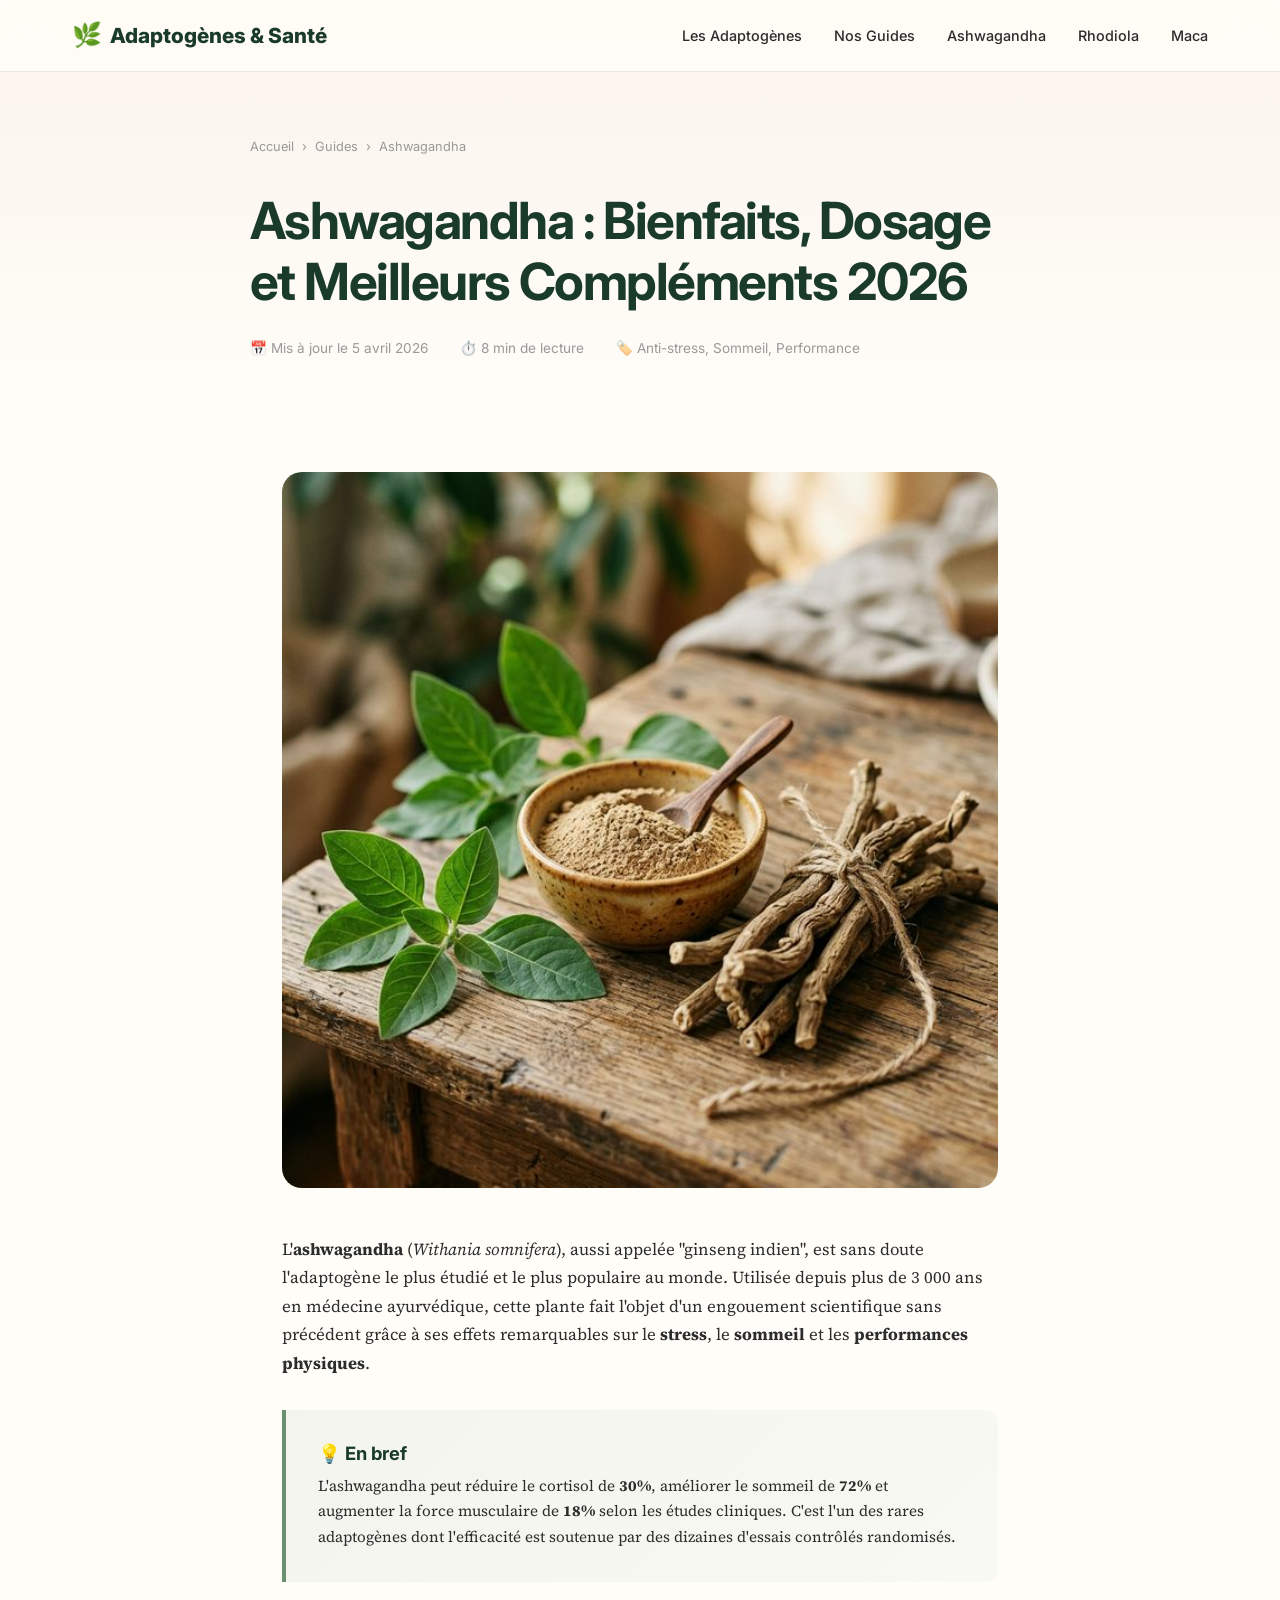
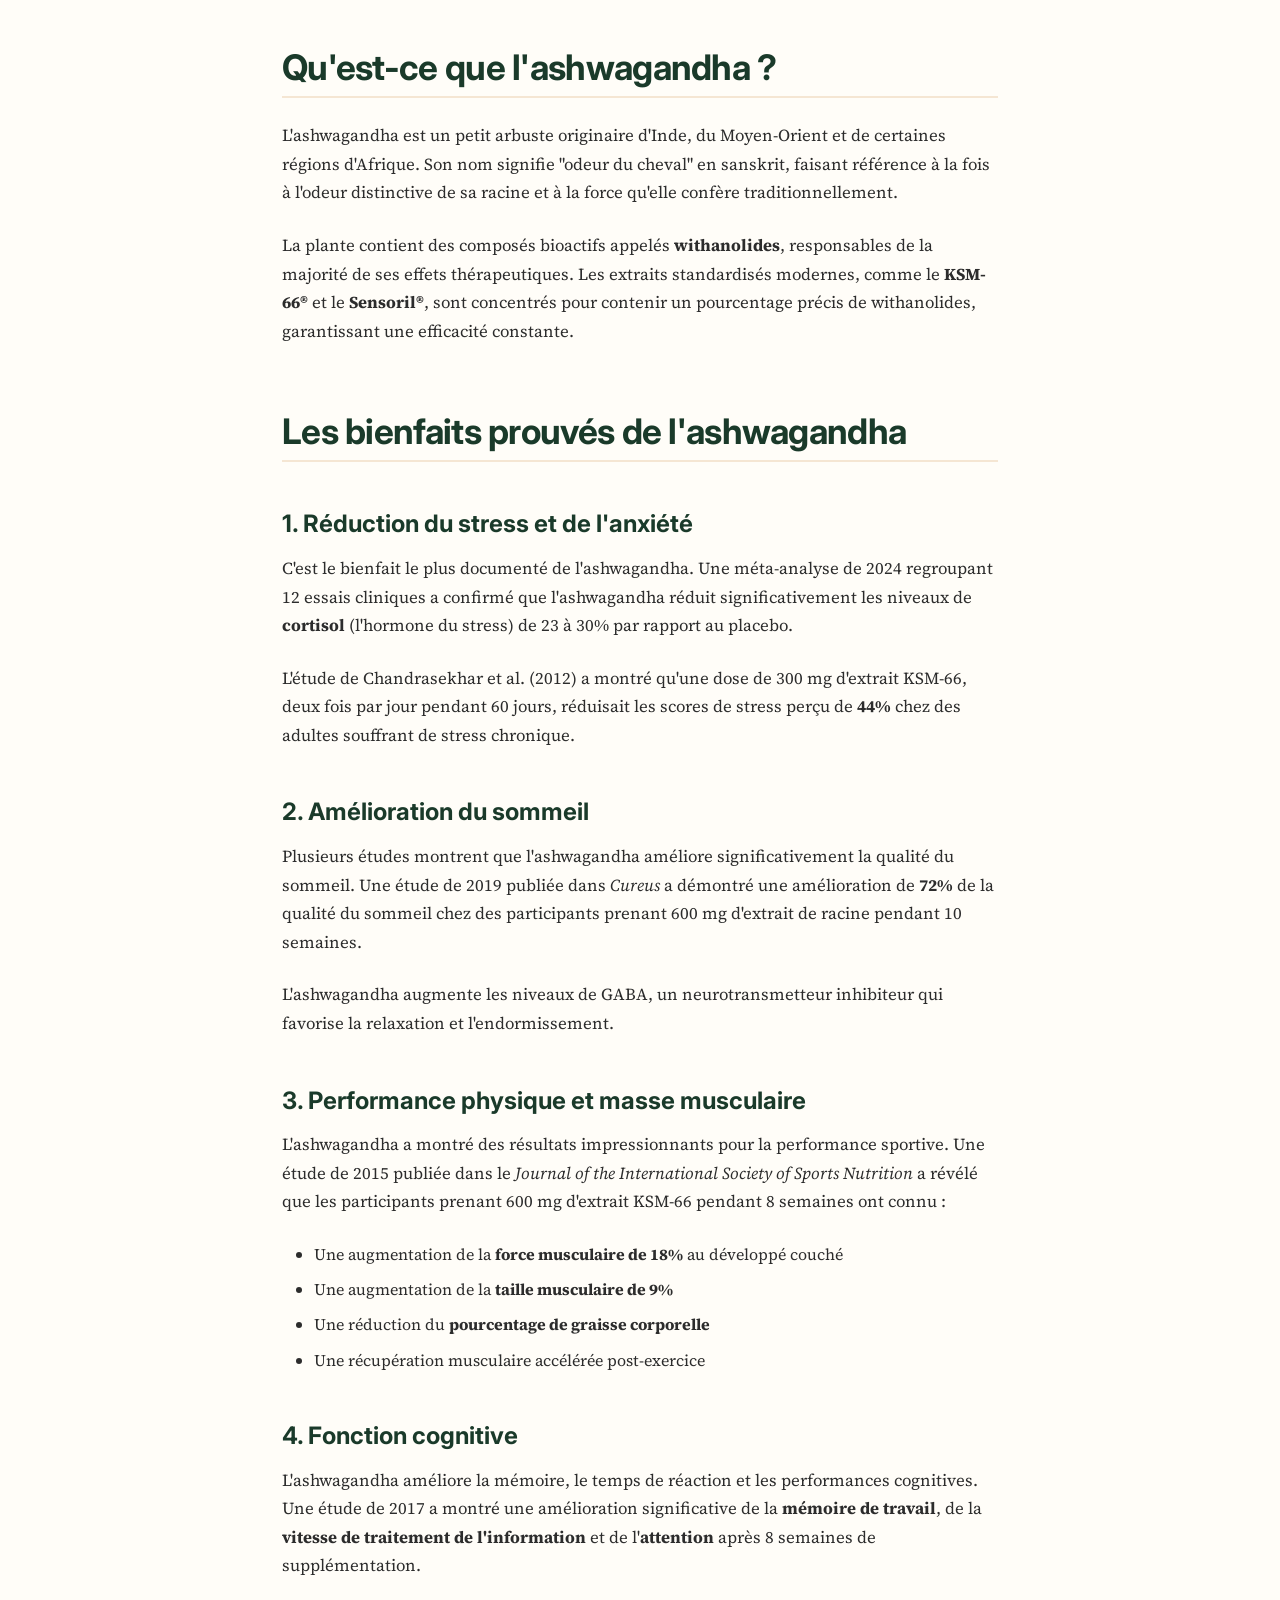
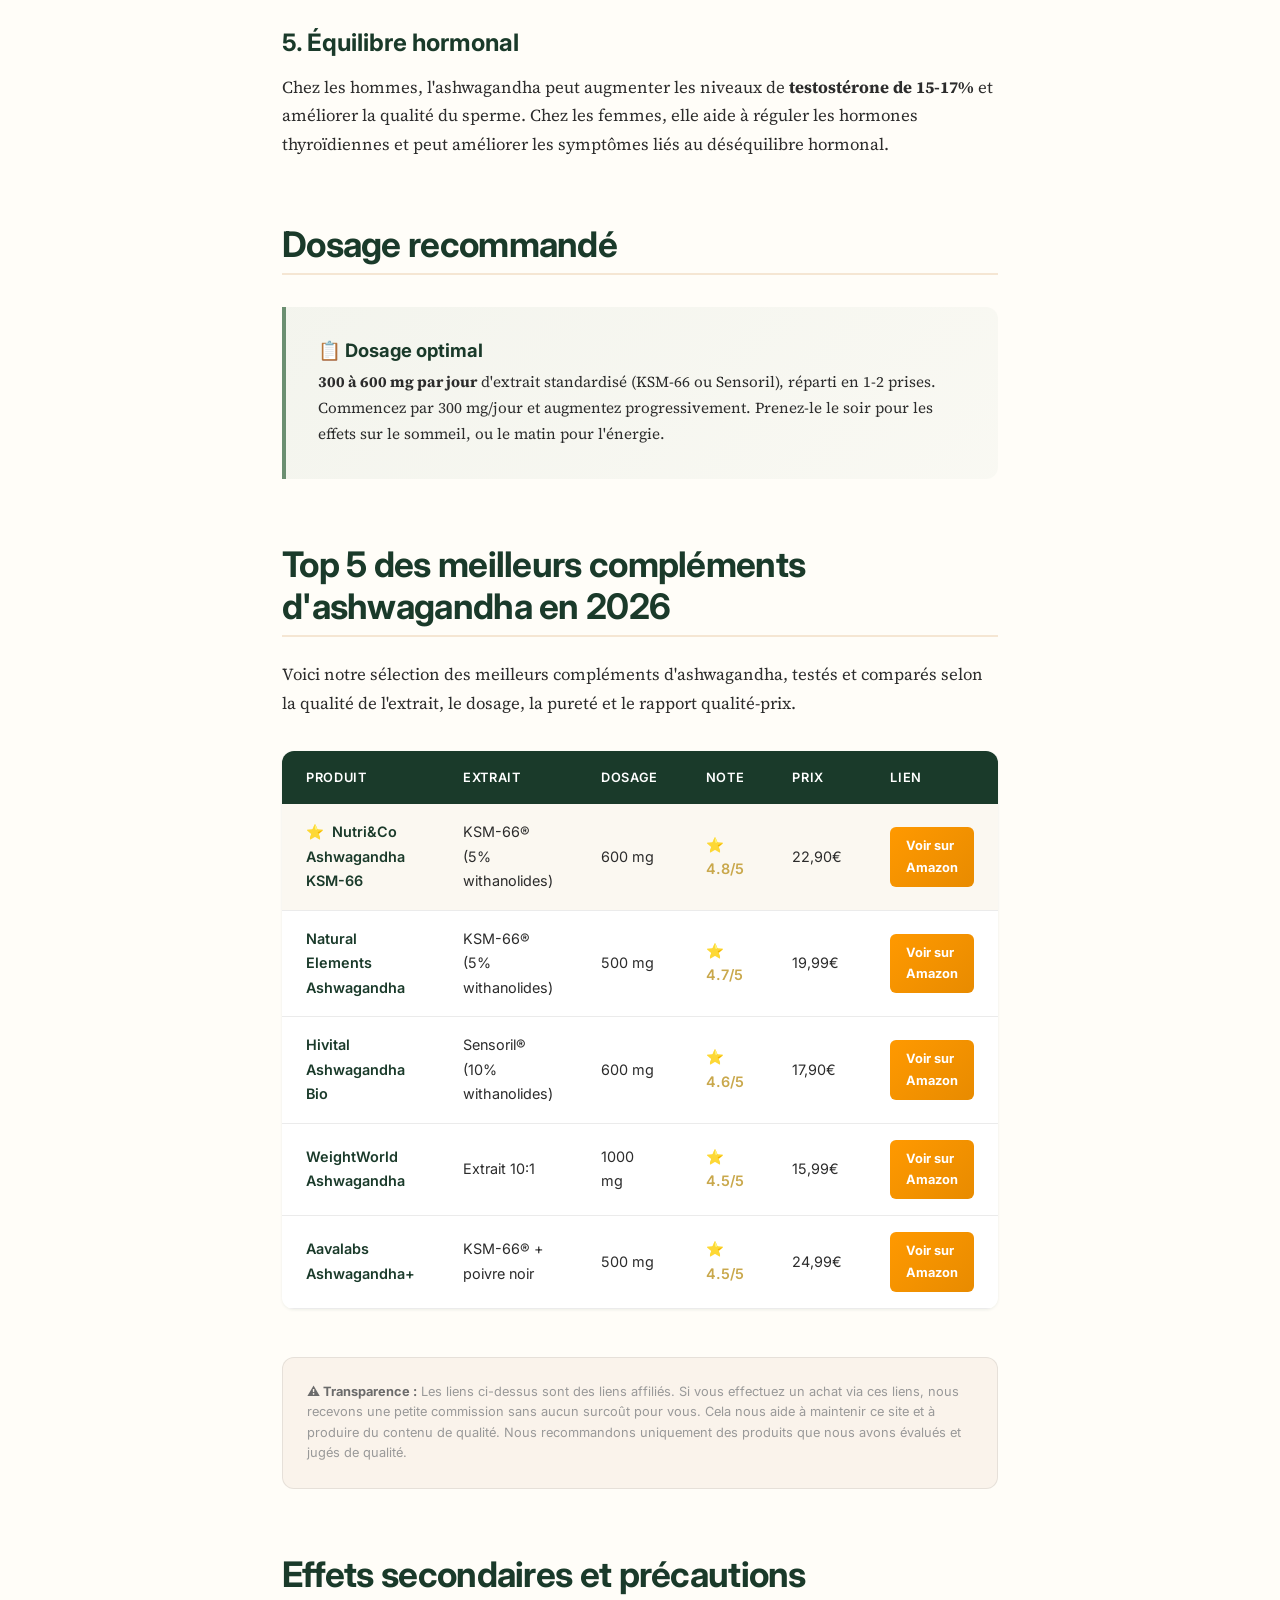
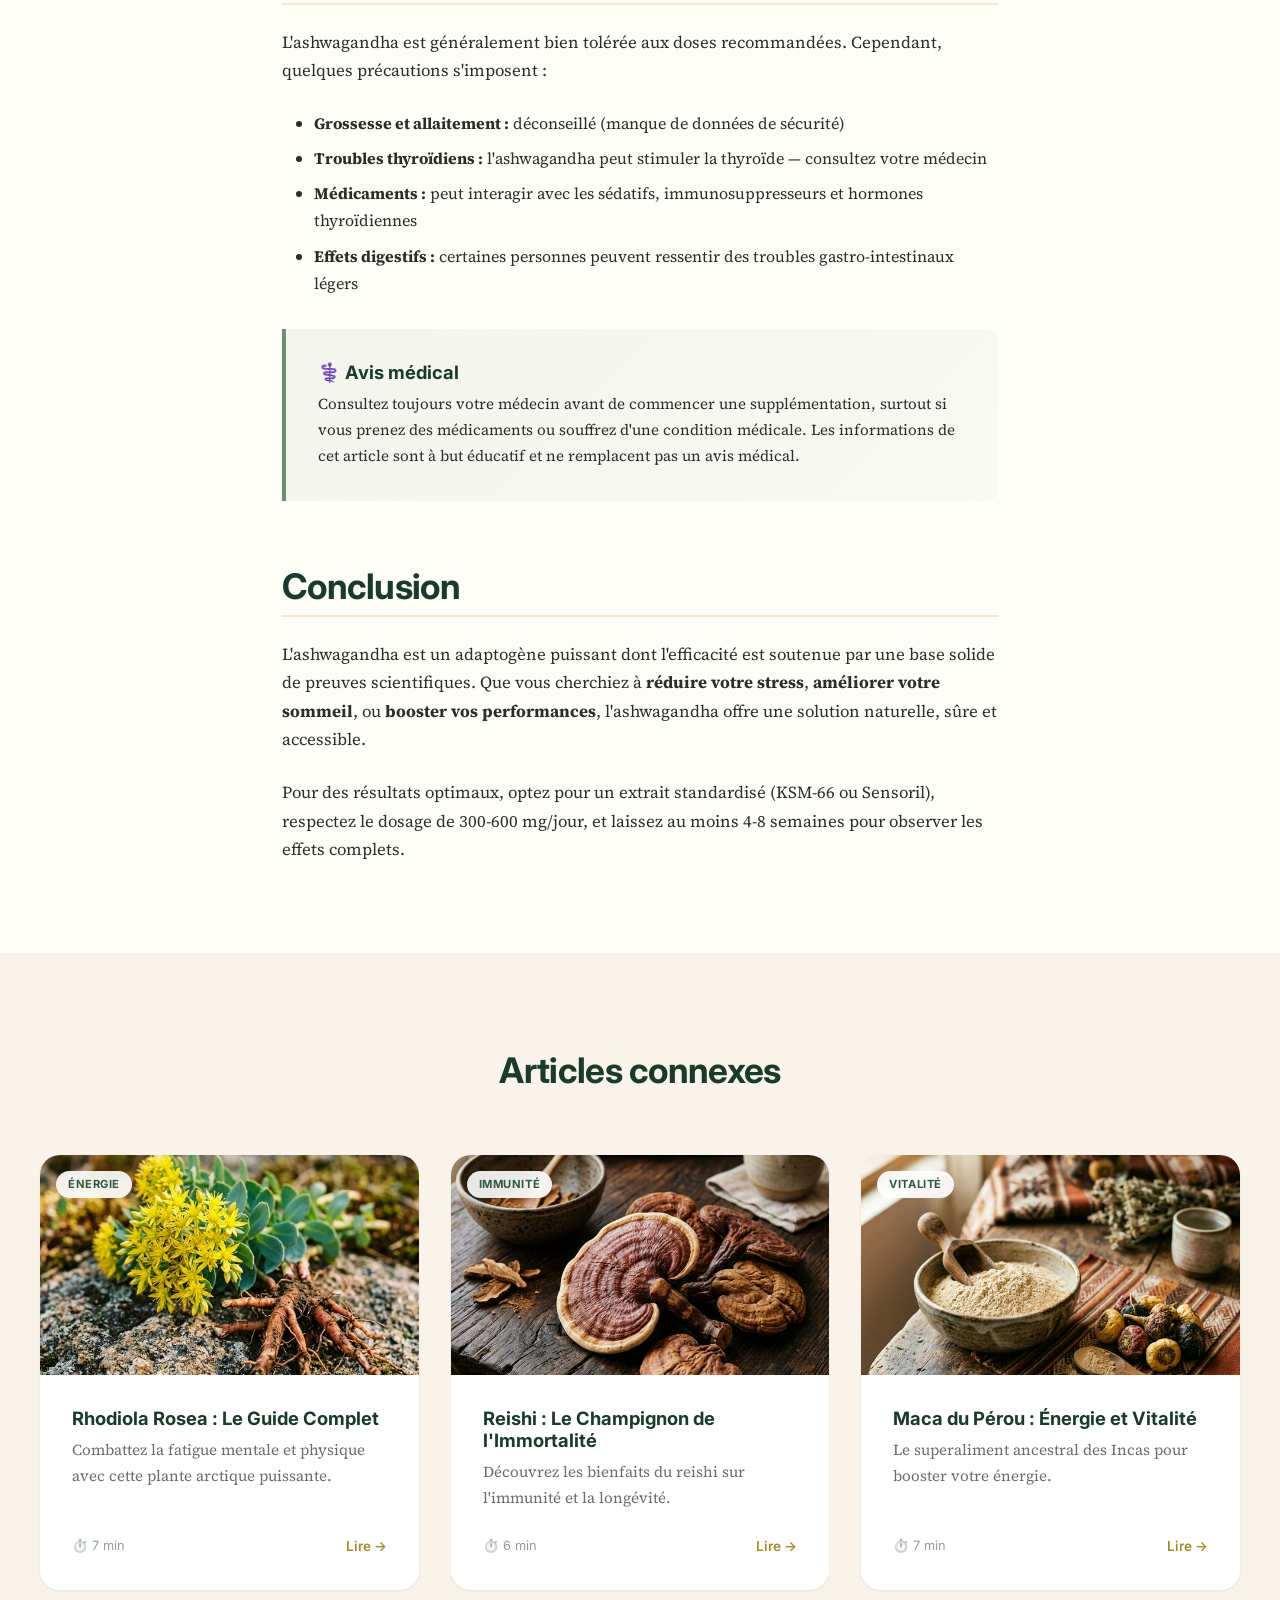
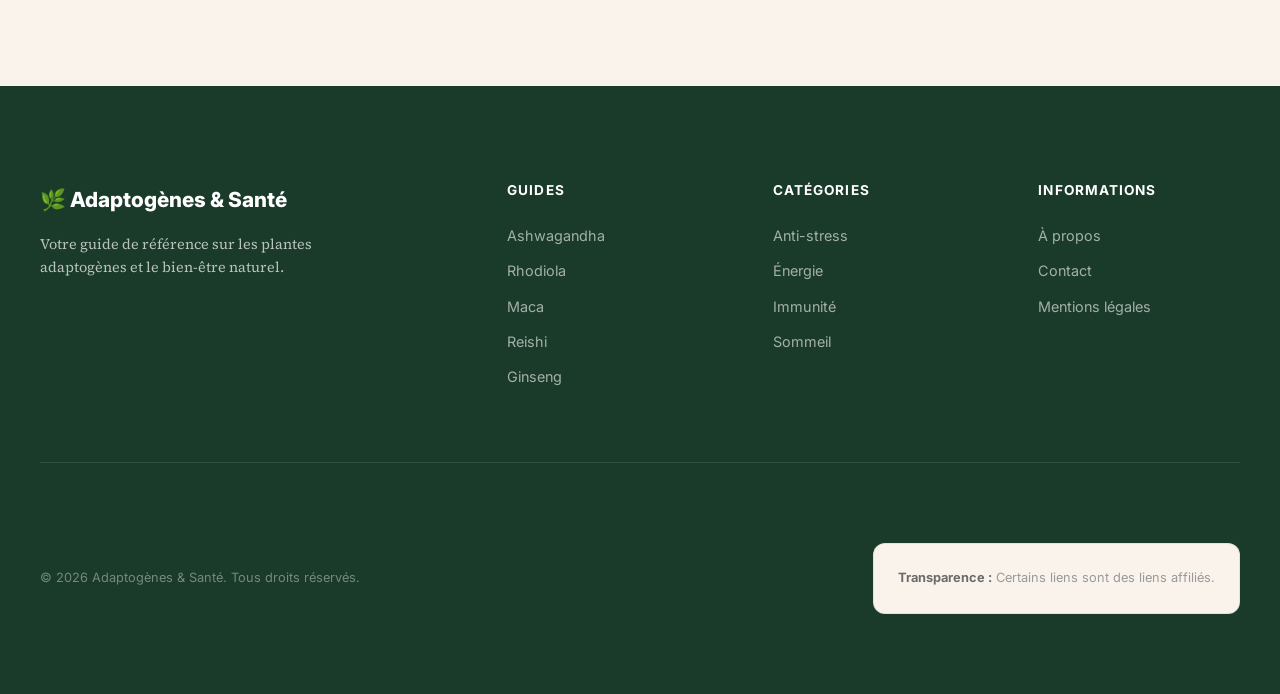
==== articles/ashwagandha.html @ 1438ee6d "🌿 Site Adaptogènes & Santé — version initiale" ====
<!DOCTYPE html>
<html lang="fr">

<head>
    <meta charset="UTF-8">
    <meta name="viewport" content="width=device-width, initial-scale=1.0">
    <title>Ashwagandha : Bienfaits, Dosage et Meilleurs Compléments 2026</title>
    <meta name="description"
        content="Guide complet sur l'ashwagandha (Withania somnifera) : bienfaits prouvés scientifiquement, dosage optimal, effets secondaires et comparatif des meilleurs compléments en 2026.">
    <meta name="keywords"
        content="ashwagandha, withania somnifera, adaptogène, anti-stress, KSM-66, complément alimentaire, bienfaits ashwagandha">
    <link rel="canonical" href="https://adaptogenes-sante.github.io/articles/ashwagandha.html">
    <meta property="og:title" content="Ashwagandha : Bienfaits, Dosage et Meilleurs Compléments 2026">
    <meta property="og:description"
        content="Guide complet sur l'ashwagandha : bienfaits prouvés, dosage et meilleurs compléments.">
    <meta property="og:image" content="../images/ashwagandha.png">
    <meta property="og:type" content="article">
    <meta property="og:locale" content="fr_FR">
    <link rel="stylesheet" href="../css/style.css">
    <script type="application/ld+json">
  {
    "@context": "https://schema.org",
    "@type": "Article",
    "headline": "Ashwagandha : Bienfaits, Dosage et Meilleurs Compléments 2026",
    "description": "Guide complet sur l'ashwagandha : bienfaits prouvés scientifiquement, dosage optimal et comparatif des meilleurs compléments.",
    "image": "../images/ashwagandha.png",
    "author": {"@type": "Organization", "name": "Adaptogènes & Santé"},
    "datePublished": "2026-04-01",
    "dateModified": "2026-04-05"
  }
  </script>
</head>

<body>

    <!-- Navigation -->
    <nav class="nav" id="nav">
        <div class="nav-inner">
            <a href="../index.html" class="nav-logo"><span class="logo-icon">🌿</span> Adaptogènes & Santé</a>
            <ul class="nav-links" id="navLinks">
                <li><a href="../index.html#adaptogens">Les Adaptogènes</a></li>
                <li><a href="../index.html#articles">Nos Guides</a></li>
                <li><a href="ashwagandha.html">Ashwagandha</a></li>
                <li><a href="rhodiola.html">Rhodiola</a></li>
                <li><a href="maca.html">Maca</a></li>
            </ul>
            <button class="nav-toggle" id="navToggle" aria-label="Menu"><span></span><span></span><span></span></button>
        </div>
    </nav>

    <!-- Article Hero -->
    <header class="article-hero">
        <div class="article-hero-inner">
            <div class="article-breadcrumb">
                <a href="../index.html">Accueil</a> <span>›</span> <a href="../index.html#articles">Guides</a>
                <span>›</span> <span>Ashwagandha</span>
            </div>
            <h1>Ashwagandha : Bienfaits, Dosage et Meilleurs Compléments 2026</h1>
            <div class="article-meta">
                <span>📅 Mis à jour le 5 avril 2026</span>
                <span>⏱️ 8 min de lecture</span>
                <span>🏷️ Anti-stress, Sommeil, Performance</span>
            </div>
        </div>
    </header>

    <!-- Article Content -->
    <main class="article-content">

        <img src="../images/ashwagandha.png" alt="Racine et poudre d'ashwagandha"
            style="border-radius: var(--radius-lg); margin-bottom: var(--space-2xl); width: 100%;">

        <p>
            L'<strong>ashwagandha</strong> (<em>Withania somnifera</em>), aussi appelée "ginseng indien", est sans doute
            l'adaptogène le plus étudié et le plus populaire au monde. Utilisée depuis plus de 3 000 ans en médecine
            ayurvédique, cette plante fait l'objet d'un engouement scientifique sans précédent grâce à ses effets
            remarquables sur le <strong>stress</strong>, le <strong>sommeil</strong> et les <strong>performances
                physiques</strong>.
        </p>

        <div class="info-box">
            <h4>💡 En bref</h4>
            <p>L'ashwagandha peut réduire le cortisol de <strong>30%</strong>, améliorer le sommeil de
                <strong>72%</strong> et augmenter la force musculaire de <strong>18%</strong> selon les études
                cliniques. C'est l'un des rares adaptogènes dont l'efficacité est soutenue par des dizaines d'essais
                contrôlés randomisés.</p>
        </div>

        <h2>Qu'est-ce que l'ashwagandha ?</h2>

        <p>
            L'ashwagandha est un petit arbuste originaire d'Inde, du Moyen-Orient et de certaines régions d'Afrique. Son
            nom signifie "odeur du cheval" en sanskrit, faisant référence à la fois à l'odeur distinctive de sa racine
            et à la force qu'elle confère traditionnellement.
        </p>

        <p>
            La plante contient des composés bioactifs appelés <strong>withanolides</strong>, responsables de la majorité
            de ses effets thérapeutiques. Les extraits standardisés modernes, comme le <strong>KSM-66®</strong> et le
            <strong>Sensoril®</strong>, sont concentrés pour contenir un pourcentage précis de withanolides,
            garantissant une efficacité constante.
        </p>

        <h2>Les bienfaits prouvés de l'ashwagandha</h2>

        <h3>1. Réduction du stress et de l'anxiété</h3>
        <p>
            C'est le bienfait le plus documenté de l'ashwagandha. Une méta-analyse de 2024 regroupant 12 essais
            cliniques a confirmé que l'ashwagandha réduit significativement les niveaux de <strong>cortisol</strong>
            (l'hormone du stress) de 23 à 30% par rapport au placebo.
        </p>
        <p>
            L'étude de Chandrasekhar et al. (2012) a montré qu'une dose de 300 mg d'extrait KSM-66, deux fois par jour
            pendant 60 jours, réduisait les scores de stress perçu de <strong>44%</strong> chez des adultes souffrant de
            stress chronique.
        </p>

        <h3>2. Amélioration du sommeil</h3>
        <p>
            Plusieurs études montrent que l'ashwagandha améliore significativement la qualité du sommeil. Une étude de
            2019 publiée dans <em>Cureus</em> a démontré une amélioration de <strong>72%</strong> de la qualité du
            sommeil chez des participants prenant 600 mg d'extrait de racine pendant 10 semaines.
        </p>
        <p>
            L'ashwagandha augmente les niveaux de GABA, un neurotransmetteur inhibiteur qui favorise la relaxation et
            l'endormissement.
        </p>

        <h3>3. Performance physique et masse musculaire</h3>
        <p>
            L'ashwagandha a montré des résultats impressionnants pour la performance sportive. Une étude de 2015 publiée
            dans le <em>Journal of the International Society of Sports Nutrition</em> a révélé que les participants
            prenant 600 mg d'extrait KSM-66 pendant 8 semaines ont connu :
        </p>
        <ul>
            <li>Une augmentation de la <strong>force musculaire de 18%</strong> au développé couché</li>
            <li>Une augmentation de la <strong>taille musculaire de 9%</strong></li>
            <li>Une réduction du <strong>pourcentage de graisse corporelle</strong></li>
            <li>Une récupération musculaire accélérée post-exercice</li>
        </ul>

        <h3>4. Fonction cognitive</h3>
        <p>
            L'ashwagandha améliore la mémoire, le temps de réaction et les performances cognitives. Une étude de 2017 a
            montré une amélioration significative de la <strong>mémoire de travail</strong>, de la <strong>vitesse de
                traitement de l'information</strong> et de l'<strong>attention</strong> après 8 semaines de
            supplémentation.
        </p>

        <h3>5. Équilibre hormonal</h3>
        <p>
            Chez les hommes, l'ashwagandha peut augmenter les niveaux de <strong>testostérone de 15-17%</strong> et
            améliorer la qualité du sperme. Chez les femmes, elle aide à réguler les hormones thyroïdiennes et peut
            améliorer les symptômes liés au déséquilibre hormonal.
        </p>

        <h2>Dosage recommandé</h2>

        <div class="info-box">
            <h4>📋 Dosage optimal</h4>
            <p><strong>300 à 600 mg par jour</strong> d'extrait standardisé (KSM-66 ou Sensoril), réparti en 1-2 prises.
                Commencez par 300 mg/jour et augmentez progressivement. Prenez-le le soir pour les effets sur le
                sommeil, ou le matin pour l'énergie.</p>
        </div>

        <h2>Top 5 des meilleurs compléments d'ashwagandha en 2026</h2>

        <p>Voici notre sélection des meilleurs compléments d'ashwagandha, testés et comparés selon la qualité de
            l'extrait, le dosage, la pureté et le rapport qualité-prix.</p>

        <div class="product-table-wrapper">
            <table class="product-table">
                <thead>
                    <tr>
                        <th>Produit</th>
                        <th>Extrait</th>
                        <th>Dosage</th>
                        <th>Note</th>
                        <th>Prix</th>
                        <th>Lien</th>
                    </tr>
                </thead>
                <tbody>
                    <tr class="best-pick">
                        <td class="product-name">Nutri&Co Ashwagandha KSM-66</td>
                        <td>KSM-66® (5% withanolides)</td>
                        <td>600 mg</td>
                        <td class="product-rating">⭐ 4.8/5</td>
                        <td>22,90€</td>
                        <td><a href="https://www.amazon.fr/dp/B0EXAMPLE1?tag=TON-TAG-21" class="btn-table-amazon"
                                target="_blank" rel="noopener sponsored">Voir sur Amazon</a></td>
                    </tr>
                    <tr>
                        <td class="product-name">Natural Elements Ashwagandha</td>
                        <td>KSM-66® (5% withanolides)</td>
                        <td>500 mg</td>
                        <td class="product-rating">⭐ 4.7/5</td>
                        <td>19,99€</td>
                        <td><a href="https://www.amazon.fr/dp/B0EXAMPLE2?tag=TON-TAG-21" class="btn-table-amazon"
                                target="_blank" rel="noopener sponsored">Voir sur Amazon</a></td>
                    </tr>
                    <tr>
                        <td class="product-name">Hivital Ashwagandha Bio</td>
                        <td>Sensoril® (10% withanolides)</td>
                        <td>600 mg</td>
                        <td class="product-rating">⭐ 4.6/5</td>
                        <td>17,90€</td>
                        <td><a href="https://www.amazon.fr/dp/B0EXAMPLE3?tag=TON-TAG-21" class="btn-table-amazon"
                                target="_blank" rel="noopener sponsored">Voir sur Amazon</a></td>
                    </tr>
                    <tr>
                        <td class="product-name">WeightWorld Ashwagandha</td>
                        <td>Extrait 10:1</td>
                        <td>1000 mg</td>
                        <td class="product-rating">⭐ 4.5/5</td>
                        <td>15,99€</td>
                        <td><a href="https://www.amazon.fr/dp/B0EXAMPLE4?tag=TON-TAG-21" class="btn-table-amazon"
                                target="_blank" rel="noopener sponsored">Voir sur Amazon</a></td>
                    </tr>
                    <tr>
                        <td class="product-name">Aavalabs Ashwagandha+</td>
                        <td>KSM-66® + poivre noir</td>
                        <td>500 mg</td>
                        <td class="product-rating">⭐ 4.5/5</td>
                        <td>24,99€</td>
                        <td><a href="https://www.amazon.fr/dp/B0EXAMPLE5?tag=TON-TAG-21" class="btn-table-amazon"
                                target="_blank" rel="noopener sponsored">Voir sur Amazon</a></td>
                    </tr>
                </tbody>
            </table>
        </div>

        <div class="affiliate-disclaimer">
            <strong>⚠️ Transparence :</strong> Les liens ci-dessus sont des liens affiliés. Si vous effectuez un achat
            via ces liens, nous recevons une petite commission sans aucun surcoût pour vous. Cela nous aide à maintenir
            ce site et à produire du contenu de qualité. Nous recommandons uniquement des produits que nous avons
            évalués et jugés de qualité.
        </div>

        <h2>Effets secondaires et précautions</h2>

        <p>L'ashwagandha est généralement bien tolérée aux doses recommandées. Cependant, quelques précautions
            s'imposent :</p>

        <ul>
            <li><strong>Grossesse et allaitement :</strong> déconseillé (manque de données de sécurité)</li>
            <li><strong>Troubles thyroïdiens :</strong> l'ashwagandha peut stimuler la thyroïde — consultez votre
                médecin</li>
            <li><strong>Médicaments :</strong> peut interagir avec les sédatifs, immunosuppresseurs et hormones
                thyroïdiennes</li>
            <li><strong>Effets digestifs :</strong> certaines personnes peuvent ressentir des troubles
                gastro-intestinaux légers</li>
        </ul>

        <div class="info-box">
            <h4>⚕️ Avis médical</h4>
            <p>Consultez toujours votre médecin avant de commencer une supplémentation, surtout si vous prenez des
                médicaments ou souffrez d'une condition médicale. Les informations de cet article sont à but éducatif et
                ne remplacent pas un avis médical.</p>
        </div>

        <h2>Conclusion</h2>

        <p>
            L'ashwagandha est un adaptogène puissant dont l'efficacité est soutenue par une base solide de preuves
            scientifiques. Que vous cherchiez à <strong>réduire votre stress</strong>, <strong>améliorer votre
                sommeil</strong>, ou <strong>booster vos performances</strong>, l'ashwagandha offre une solution
            naturelle, sûre et accessible.
        </p>

        <p>
            Pour des résultats optimaux, optez pour un extrait standardisé (KSM-66 ou Sensoril), respectez le dosage de
            300-600 mg/jour, et laissez au moins 4-8 semaines pour observer les effets complets.
        </p>

    </main>

    <!-- Related Articles -->
    <section class="related-articles">
        <div class="related-articles-inner">
            <h2>Articles connexes</h2>
            <div class="related-grid">
                <article class="article-card">
                    <div class="article-card-image"><img src="../images/rhodiola.png" alt="Rhodiola rosea"
                            loading="lazy"><span class="article-card-tag">Énergie</span></div>
                    <div class="article-card-body">
                        <h3><a href="rhodiola.html">Rhodiola Rosea : Le Guide Complet</a></h3>
                        <p class="article-card-excerpt">Combattez la fatigue mentale et physique avec cette plante
                            arctique puissante.</p>
                        <div class="article-card-meta"><span class="read-time">⏱️ 7 min</span><a href="rhodiola.html"
                                class="read-more-link">Lire →</a></div>
                    </div>
                </article>
                <article class="article-card">
                    <div class="article-card-image"><img src="../images/reishi.png" alt="Reishi" loading="lazy"><span
                            class="article-card-tag">Immunité</span></div>
                    <div class="article-card-body">
                        <h3><a href="reishi.html">Reishi : Le Champignon de l'Immortalité</a></h3>
                        <p class="article-card-excerpt">Découvrez les bienfaits du reishi sur l'immunité et la
                            longévité.</p>
                        <div class="article-card-meta"><span class="read-time">⏱️ 6 min</span><a href="reishi.html"
                                class="read-more-link">Lire →</a></div>
                    </div>
                </article>
                <article class="article-card">
                    <div class="article-card-image"><img src="../images/maca.png" alt="Maca" loading="lazy"><span
                            class="article-card-tag">Vitalité</span></div>
                    <div class="article-card-body">
                        <h3><a href="maca.html">Maca du Pérou : Énergie et Vitalité</a></h3>
                        <p class="article-card-excerpt">Le superaliment ancestral des Incas pour booster votre énergie.
                        </p>
                        <div class="article-card-meta"><span class="read-time">⏱️ 7 min</span><a href="maca.html"
                                class="read-more-link">Lire →</a></div>
                    </div>
                </article>
            </div>
        </div>
    </section>

    <!-- Footer -->
    <footer class="footer">
        <div class="footer-inner">
            <div class="footer-brand">
                <div class="footer-logo">🌿 Adaptogènes & Santé</div>
                <p>Votre guide de référence sur les plantes adaptogènes et le bien-être naturel.</p>
            </div>
            <div class="footer-col">
                <h4>Guides</h4>
                <ul>
                    <li><a href="ashwagandha.html">Ashwagandha</a></li>
                    <li><a href="rhodiola.html">Rhodiola</a></li>
                    <li><a href="maca.html">Maca</a></li>
                    <li><a href="reishi.html">Reishi</a></li>
                    <li><a href="ginseng.html">Ginseng</a></li>
                </ul>
            </div>
            <div class="footer-col">
                <h4>Catégories</h4>
                <ul>
                    <li><a href="#">Anti-stress</a></li>
                    <li><a href="#">Énergie</a></li>
                    <li><a href="#">Immunité</a></li>
                    <li><a href="#">Sommeil</a></li>
                </ul>
            </div>
            <div class="footer-col">
                <h4>Informations</h4>
                <ul>
                    <li><a href="#">À propos</a></li>
                    <li><a href="#">Contact</a></li>
                    <li><a href="#">Mentions légales</a></li>
                </ul>
            </div>
        </div>
        <div class="footer-bottom">
            <span>© 2026 Adaptogènes & Santé. Tous droits réservés.</span>
            <div class="affiliate-disclaimer"><strong>Transparence :</strong> Certains liens sont des liens affiliés.
            </div>
        </div>
    </footer>

    <script src="../js/main.js"></script>
</body>

</html>
---- css/style.css ----
/* ============================================
   ADAPTOGENES & SANTÉ — Design System
   ============================================ */

@import url('https://fonts.googleapis.com/css2?family=Inter:wght@300;400;500;600;700;800&family=Source+Serif+4:ital,wght@0,300;0,400;0,600;0,700;1,400&display=swap');

/* --- CSS Custom Properties --- */
:root {
  /* Colors — Nature palette */
  --color-forest: #1a3a2a;
  --color-forest-light: #2d5a3f;
  --color-sage: #6b8f71;
  --color-sage-light: #8fb996;
  --color-sand: #f5e6d3;
  --color-sand-light: #faf3eb;
  --color-cream: #fffdf8;
  --color-gold: #c9a84c;
  --color-gold-light: #e6cc80;
  --color-gold-dark: #a68a2e;
  --color-earth: #8b6f47;
  --color-text: #2c2c2c;
  --color-text-light: #6b6b6b;
  --color-text-muted: #999999;
  --color-white: #ffffff;
  --color-border: rgba(0, 0, 0, 0.08);
  --color-shadow: rgba(26, 58, 42, 0.08);

  /* Typography */
  --font-heading: 'Inter', -apple-system, sans-serif;
  --font-body: 'Source Serif 4', Georgia, serif;
  --font-ui: 'Inter', -apple-system, sans-serif;

  /* Spacing */
  --space-xs: 0.25rem;
  --space-sm: 0.5rem;
  --space-md: 1rem;
  --space-lg: 1.5rem;
  --space-xl: 2rem;
  --space-2xl: 3rem;
  --space-3xl: 4rem;
  --space-4xl: 6rem;

  /* Border radius */
  --radius-sm: 6px;
  --radius-md: 12px;
  --radius-lg: 20px;
  --radius-xl: 28px;
  --radius-full: 50%;

  /* Transitions */
  --transition-fast: 150ms cubic-bezier(0.4, 0, 0.2, 1);
  --transition-base: 300ms cubic-bezier(0.4, 0, 0.2, 1);
  --transition-slow: 500ms cubic-bezier(0.4, 0, 0.2, 1);

  /* Shadows */
  --shadow-sm: 0 1px 3px var(--color-shadow);
  --shadow-md: 0 4px 12px var(--color-shadow);
  --shadow-lg: 0 8px 30px var(--color-shadow);
  --shadow-xl: 0 16px 50px var(--color-shadow);

  /* Layout */
  --max-width: 1200px;
  --max-width-article: 780px;
  --nav-height: 72px;
}

/* --- Reset & Base --- */
*, *::before, *::after {
  margin: 0;
  padding: 0;
  box-sizing: border-box;
}

html {
  font-size: 16px;
  scroll-behavior: smooth;
  -webkit-font-smoothing: antialiased;
  -moz-osx-font-smoothing: grayscale;
}

body {
  font-family: var(--font-body);
  color: var(--color-text);
  background-color: var(--color-cream);
  line-height: 1.7;
  overflow-x: hidden;
}

a {
  text-decoration: none;
  color: var(--color-forest-light);
  transition: color var(--transition-fast);
}

a:hover {
  color: var(--color-gold-dark);
}

img {
  max-width: 100%;
  height: auto;
  display: block;
}

/* --- Typography --- */
h1, h2, h3, h4, h5, h6 {
  font-family: var(--font-heading);
  font-weight: 700;
  line-height: 1.2;
  color: var(--color-forest);
}

h1 { font-size: clamp(2rem, 5vw, 3.2rem); letter-spacing: -0.03em; }
h2 { font-size: clamp(1.5rem, 3.5vw, 2.2rem); letter-spacing: -0.02em; }
h3 { font-size: clamp(1.2rem, 2.5vw, 1.5rem); }
h4 { font-size: 1.15rem; }

p {
  margin-bottom: var(--space-md);
  font-size: 1.05rem;
}

/* --- Navigation --- */
.nav {
  position: fixed;
  top: 0;
  left: 0;
  right: 0;
  height: var(--nav-height);
  background: rgba(255, 253, 248, 0.85);
  backdrop-filter: blur(20px);
  -webkit-backdrop-filter: blur(20px);
  border-bottom: 1px solid var(--color-border);
  z-index: 1000;
  transition: all var(--transition-base);
}

.nav.scrolled {
  box-shadow: var(--shadow-sm);
}

.nav-inner {
  max-width: var(--max-width);
  margin: 0 auto;
  padding: 0 var(--space-xl);
  height: 100%;
  display: flex;
  align-items: center;
  justify-content: space-between;
}

.nav-logo {
  font-family: var(--font-heading);
  font-weight: 800;
  font-size: 1.3rem;
  color: var(--color-forest);
  display: flex;
  align-items: center;
  gap: var(--space-sm);
}

.nav-logo .logo-icon {
  font-size: 1.5rem;
}

.nav-links {
  display: flex;
  align-items: center;
  gap: var(--space-xl);
  list-style: none;
}

.nav-links a {
  font-family: var(--font-ui);
  font-size: 0.9rem;
  font-weight: 500;
  color: var(--color-text);
  position: relative;
  padding: var(--space-xs) 0;
}

.nav-links a::after {
  content: '';
  position: absolute;
  bottom: -2px;
  left: 0;
  width: 0;
  height: 2px;
  background: var(--color-gold);
  border-radius: 2px;
  transition: width var(--transition-base);
}

.nav-links a:hover::after {
  width: 100%;
}

.nav-links a:hover {
  color: var(--color-forest);
}

/* Mobile nav toggle */
.nav-toggle {
  display: none;
  flex-direction: column;
  gap: 5px;
  cursor: pointer;
  background: none;
  border: none;
  padding: var(--space-sm);
}

.nav-toggle span {
  display: block;
  width: 24px;
  height: 2px;
  background: var(--color-forest);
  border-radius: 2px;
  transition: all var(--transition-fast);
}

/* --- Hero Section --- */
.hero {
  min-height: 100vh;
  display: flex;
  align-items: center;
  position: relative;
  padding: calc(var(--nav-height) + var(--space-4xl)) var(--space-xl) var(--space-4xl);
  background: linear-gradient(165deg, var(--color-cream) 0%, var(--color-sand-light) 40%, var(--color-sand) 100%);
  overflow: hidden;
}

.hero::before {
  content: '';
  position: absolute;
  top: -50%;
  right: -20%;
  width: 80%;
  height: 150%;
  background: radial-gradient(ellipse, rgba(107, 143, 113, 0.12) 0%, transparent 70%);
  pointer-events: none;
}

.hero::after {
  content: '';
  position: absolute;
  bottom: -30%;
  left: -10%;
  width: 60%;
  height: 100%;
  background: radial-gradient(ellipse, rgba(201, 168, 76, 0.08) 0%, transparent 70%);
  pointer-events: none;
}

.hero-content {
  max-width: var(--max-width);
  margin: 0 auto;
  width: 100%;
  display: grid;
  grid-template-columns: 1fr 1fr;
  gap: var(--space-4xl);
  align-items: center;
  position: relative;
  z-index: 1;
}

.hero-text {
  animation: fadeInUp 0.8s ease-out;
}

.hero-badge {
  display: inline-flex;
  align-items: center;
  gap: var(--space-sm);
  background: rgba(107, 143, 113, 0.12);
  border: 1px solid rgba(107, 143, 113, 0.2);
  border-radius: var(--radius-xl);
  padding: var(--space-xs) var(--space-lg);
  font-family: var(--font-ui);
  font-size: 0.8rem;
  font-weight: 600;
  color: var(--color-forest-light);
  text-transform: uppercase;
  letter-spacing: 0.08em;
  margin-bottom: var(--space-lg);
}

.hero h1 {
  margin-bottom: var(--space-lg);
  font-size: clamp(2.2rem, 5vw, 3.5rem);
}

.hero h1 .highlight {
  background: linear-gradient(135deg, var(--color-gold) 0%, var(--color-gold-dark) 100%);
  -webkit-background-clip: text;
  -webkit-text-fill-color: transparent;
  background-clip: text;
}

.hero-description {
  font-size: 1.15rem;
  color: var(--color-text-light);
  margin-bottom: var(--space-2xl);
  max-width: 520px;
}

.hero-cta {
  display: flex;
  gap: var(--space-md);
  flex-wrap: wrap;
}

.hero-visual {
  display: flex;
  justify-content: center;
  align-items: center;
  animation: fadeInRight 0.8s ease-out 0.2s both;
}

.hero-image-wrapper {
  position: relative;
  width: 100%;
  max-width: 480px;
}

.hero-image-wrapper img {
  border-radius: var(--radius-lg);
  box-shadow: var(--shadow-xl);
}

.hero-float-card {
  position: absolute;
  background: rgba(255, 255, 255, 0.9);
  backdrop-filter: blur(12px);
  border-radius: var(--radius-md);
  padding: var(--space-md) var(--space-lg);
  box-shadow: var(--shadow-lg);
  font-family: var(--font-ui);
  animation: float 3s ease-in-out infinite;
}

.hero-float-card.card-1 {
  top: 10%;
  right: -10%;
  font-size: 0.85rem;
}

.hero-float-card.card-2 {
  bottom: 15%;
  left: -8%;
  font-size: 0.85rem;
  animation-delay: 1.5s;
}

.hero-float-card .card-emoji {
  font-size: 1.5rem;
  margin-bottom: var(--space-xs);
}

.hero-float-card .card-label {
  color: var(--color-text-muted);
  font-size: 0.7rem;
  text-transform: uppercase;
  letter-spacing: 0.05em;
}

.hero-float-card .card-value {
  color: var(--color-forest);
  font-weight: 700;
  font-size: 1rem;
}

/* --- Buttons --- */
.btn {
  display: inline-flex;
  align-items: center;
  gap: var(--space-sm);
  font-family: var(--font-ui);
  font-size: 0.9rem;
  font-weight: 600;
  padding: 14px 28px;
  border-radius: var(--radius-xl);
  border: none;
  cursor: pointer;
  transition: all var(--transition-base);
  text-decoration: none;
}

.btn-primary {
  background: var(--color-forest);
  color: var(--color-white);
  box-shadow: 0 4px 15px rgba(26, 58, 42, 0.25);
}

.btn-primary:hover {
  background: var(--color-forest-light);
  color: var(--color-white);
  transform: translateY(-2px);
  box-shadow: 0 6px 25px rgba(26, 58, 42, 0.3);
}

.btn-secondary {
  background: transparent;
  color: var(--color-forest);
  border: 2px solid var(--color-border);
}

.btn-secondary:hover {
  border-color: var(--color-forest);
  color: var(--color-forest);
  transform: translateY(-2px);
}

.btn-amazon {
  background: linear-gradient(135deg, #ff9900 0%, #e88b00 100%);
  color: var(--color-white);
  font-weight: 700;
  box-shadow: 0 4px 15px rgba(255, 153, 0, 0.3);
}

.btn-amazon:hover {
  transform: translateY(-2px);
  box-shadow: 0 6px 25px rgba(255, 153, 0, 0.4);
  color: var(--color-white);
}

.btn-amazon .btn-icon {
  font-size: 1.2rem;
}

/* --- Sections --- */
.section {
  padding: var(--space-4xl) var(--space-xl);
}

.section-header {
  text-align: center;
  max-width: 650px;
  margin: 0 auto var(--space-3xl);
}

.section-header .section-badge {
  display: inline-block;
  font-family: var(--font-ui);
  font-size: 0.75rem;
  font-weight: 700;
  text-transform: uppercase;
  letter-spacing: 0.1em;
  color: var(--color-gold-dark);
  margin-bottom: var(--space-md);
}

.section-header h2 {
  margin-bottom: var(--space-md);
}

.section-header p {
  color: var(--color-text-light);
  font-size: 1.1rem;
}

.section-alt {
  background: var(--color-sand-light);
}

/* --- What are Adaptogens Section --- */
.adaptogens-intro {
  max-width: var(--max-width);
  margin: 0 auto;
  display: grid;
  grid-template-columns: 1fr 1fr;
  gap: var(--space-4xl);
  align-items: center;
}

.adaptogens-intro-text h2 {
  margin-bottom: var(--space-lg);
}

.adaptogens-intro-text p {
  color: var(--color-text-light);
}

.benefit-list {
  list-style: none;
  margin-top: var(--space-xl);
  display: flex;
  flex-direction: column;
  gap: var(--space-md);
}

.benefit-list li {
  display: flex;
  align-items: flex-start;
  gap: var(--space-md);
  font-family: var(--font-ui);
  font-size: 0.95rem;
}

.benefit-list .benefit-icon {
  flex-shrink: 0;
  width: 36px;
  height: 36px;
  background: rgba(107, 143, 113, 0.12);
  border-radius: var(--radius-sm);
  display: flex;
  align-items: center;
  justify-content: center;
  font-size: 1.1rem;
}

.adaptogens-visual {
  display: grid;
  grid-template-columns: 1fr 1fr;
  gap: var(--space-md);
}

.adaptogens-visual .visual-card {
  background: var(--color-white);
  border-radius: var(--radius-md);
  padding: var(--space-xl);
  text-align: center;
  box-shadow: var(--shadow-sm);
  transition: all var(--transition-base);
}

.adaptogens-visual .visual-card:hover {
  transform: translateY(-4px);
  box-shadow: var(--shadow-md);
}

.adaptogens-visual .visual-card:nth-child(2) {
  margin-top: var(--space-xl);
}

.adaptogens-visual .visual-card:nth-child(3) {
  margin-top: calc(-1 * var(--space-xl));
}

.visual-card .card-icon {
  font-size: 2.5rem;
  margin-bottom: var(--space-md);
}

.visual-card h4 {
  margin-bottom: var(--space-xs);
  font-size: 0.95rem;
}

.visual-card p {
  font-size: 0.85rem;
  color: var(--color-text-muted);
  margin-bottom: 0;
}

/* --- Article Cards Grid --- */
.articles-grid {
  max-width: var(--max-width);
  margin: 0 auto;
  display: grid;
  grid-template-columns: repeat(auto-fill, minmax(340px, 1fr));
  gap: var(--space-xl);
}

.article-card {
  background: var(--color-white);
  border-radius: var(--radius-lg);
  overflow: hidden;
  box-shadow: var(--shadow-sm);
  transition: all var(--transition-base);
  display: flex;
  flex-direction: column;
}

.article-card:hover {
  transform: translateY(-6px);
  box-shadow: var(--shadow-lg);
}

.article-card-image {
  position: relative;
  height: 220px;
  overflow: hidden;
}

.article-card-image img {
  width: 100%;
  height: 100%;
  object-fit: cover;
  transition: transform var(--transition-slow);
}

.article-card:hover .article-card-image img {
  transform: scale(1.05);
}

.article-card-tag {
  position: absolute;
  top: var(--space-md);
  left: var(--space-md);
  background: rgba(255, 255, 255, 0.9);
  backdrop-filter: blur(8px);
  padding: 4px 12px;
  border-radius: var(--radius-xl);
  font-family: var(--font-ui);
  font-size: 0.7rem;
  font-weight: 700;
  text-transform: uppercase;
  letter-spacing: 0.05em;
  color: var(--color-forest-light);
}

.article-card-body {
  padding: var(--space-xl);
  flex: 1;
  display: flex;
  flex-direction: column;
}

.article-card-body h3 {
  font-size: 1.15rem;
  margin-bottom: var(--space-sm);
}

.article-card-body h3 a {
  color: var(--color-forest);
}

.article-card-body h3 a:hover {
  color: var(--color-gold-dark);
}

.article-card-excerpt {
  color: var(--color-text-light);
  font-size: 0.95rem;
  margin-bottom: var(--space-lg);
  flex: 1;
}

.article-card-meta {
  display: flex;
  align-items: center;
  justify-content: space-between;
  font-family: var(--font-ui);
  font-size: 0.8rem;
  color: var(--color-text-muted);
}

.article-card-meta .read-time {
  display: flex;
  align-items: center;
  gap: 4px;
}

.read-more-link {
  font-family: var(--font-ui);
  font-weight: 600;
  font-size: 0.85rem;
  color: var(--color-gold-dark);
  display: inline-flex;
  align-items: center;
  gap: 4px;
  transition: gap var(--transition-fast);
}

.read-more-link:hover {
  gap: 8px;
  color: var(--color-gold);
}

/* --- Article Page --- */
.article-hero {
  padding: calc(var(--nav-height) + var(--space-3xl)) var(--space-xl) var(--space-2xl);
  background: linear-gradient(180deg, var(--color-sand-light) 0%, var(--color-cream) 100%);
}

.article-hero-inner {
  max-width: var(--max-width-article);
  margin: 0 auto;
}

.article-breadcrumb {
  font-family: var(--font-ui);
  font-size: 0.8rem;
  color: var(--color-text-muted);
  margin-bottom: var(--space-xl);
  display: flex;
  align-items: center;
  gap: var(--space-sm);
}

.article-breadcrumb a {
  color: var(--color-text-muted);
}

.article-breadcrumb a:hover {
  color: var(--color-forest);
}

.article-hero h1 {
  margin-bottom: var(--space-lg);
}

.article-meta {
  display: flex;
  align-items: center;
  gap: var(--space-xl);
  font-family: var(--font-ui);
  font-size: 0.85rem;
  color: var(--color-text-muted);
}

.article-meta span {
  display: flex;
  align-items: center;
  gap: 6px;
}

.article-content {
  max-width: var(--max-width-article);
  margin: 0 auto;
  padding: var(--space-3xl) var(--space-xl);
}

.article-content h2 {
  margin-top: var(--space-3xl);
  margin-bottom: var(--space-lg);
  padding-bottom: var(--space-sm);
  border-bottom: 2px solid var(--color-sand);
}

.article-content h3 {
  margin-top: var(--space-2xl);
  margin-bottom: var(--space-md);
}

.article-content p {
  margin-bottom: var(--space-lg);
}

.article-content ul, .article-content ol {
  margin-bottom: var(--space-lg);
  padding-left: var(--space-xl);
}

.article-content li {
  margin-bottom: var(--space-sm);
}

/* Info box */
.info-box {
  background: linear-gradient(135deg, rgba(107, 143, 113, 0.08), rgba(107, 143, 113, 0.04));
  border-left: 4px solid var(--color-sage);
  border-radius: 0 var(--radius-md) var(--radius-md) 0;
  padding: var(--space-xl);
  margin: var(--space-xl) 0;
}

.info-box h4 {
  color: var(--color-forest);
  margin-bottom: var(--space-sm);
  display: flex;
  align-items: center;
  gap: var(--space-sm);
}

.info-box p {
  margin-bottom: 0;
  font-size: 0.95rem;
}

/* --- Product Comparison Table --- */
.product-table-wrapper {
  overflow-x: auto;
  margin: var(--space-xl) 0;
  border-radius: var(--radius-md);
  box-shadow: var(--shadow-sm);
}

.product-table {
  width: 100%;
  border-collapse: collapse;
  font-family: var(--font-ui);
  font-size: 0.9rem;
  background: var(--color-white);
}

.product-table thead {
  background: var(--color-forest);
  color: var(--color-white);
}

.product-table th {
  padding: var(--space-md) var(--space-lg);
  text-align: left;
  font-weight: 600;
  font-size: 0.8rem;
  text-transform: uppercase;
  letter-spacing: 0.05em;
}

.product-table td {
  padding: var(--space-md) var(--space-lg);
  border-bottom: 1px solid var(--color-border);
  vertical-align: middle;
}

.product-table tbody tr {
  transition: background var(--transition-fast);
}

.product-table tbody tr:hover {
  background: var(--color-sand-light);
}

.product-table .product-name {
  font-weight: 600;
  color: var(--color-forest);
}

.product-table .product-rating {
  color: var(--color-gold);
  font-weight: 600;
}

.product-table .best-pick {
  background: rgba(201, 168, 76, 0.08);
}

.product-table .best-pick td:first-child::before {
  content: '⭐';
  margin-right: var(--space-sm);
}

.btn-table-amazon {
  display: inline-flex;
  align-items: center;
  gap: 4px;
  padding: 8px 16px;
  background: linear-gradient(135deg, #ff9900, #e88b00);
  color: white;
  border-radius: var(--radius-sm);
  font-size: 0.8rem;
  font-weight: 700;
  font-family: var(--font-ui);
  transition: all var(--transition-fast);
}

.btn-table-amazon:hover {
  transform: translateY(-1px);
  box-shadow: 0 3px 10px rgba(255, 153, 0, 0.3);
  color: white;
}

/* --- CTA Section --- */
.cta-section {
  background: linear-gradient(135deg, var(--color-forest) 0%, var(--color-forest-light) 100%);
  color: var(--color-white);
  text-align: center;
  padding: var(--space-4xl) var(--space-xl);
  position: relative;
  overflow: hidden;
}

.cta-section::before {
  content: '';
  position: absolute;
  top: 0;
  left: 0;
  right: 0;
  bottom: 0;
  background: radial-gradient(circle at 30% 50%, rgba(201, 168, 76, 0.15) 0%, transparent 60%);
  pointer-events: none;
}

.cta-section h2 {
  color: var(--color-white);
  margin-bottom: var(--space-md);
  position: relative;
}

.cta-section p {
  color: rgba(255, 255, 255, 0.8);
  font-size: 1.1rem;
  max-width: 550px;
  margin: 0 auto var(--space-2xl);
  position: relative;
}

.cta-section .btn {
  position: relative;
}

/* --- Newsletter --- */
.newsletter {
  max-width: 500px;
  margin: 0 auto;
  position: relative;
}

.newsletter-form {
  display: flex;
  gap: var(--space-sm);
  background: rgba(255, 255, 255, 0.1);
  border: 1px solid rgba(255, 255, 255, 0.2);
  border-radius: var(--radius-xl);
  padding: 6px;
}

.newsletter-form input {
  flex: 1;
  background: transparent;
  border: none;
  padding: 12px 18px;
  color: var(--color-white);
  font-family: var(--font-ui);
  font-size: 0.9rem;
  outline: none;
}

.newsletter-form input::placeholder {
  color: rgba(255, 255, 255, 0.5);
}

.newsletter-form .btn {
  padding: 12px 24px;
  background: var(--color-gold);
  color: var(--color-forest);
  font-weight: 700;
  border-radius: var(--radius-xl);
}

.newsletter-form .btn:hover {
  background: var(--color-gold-light);
}

/* --- Footer --- */
.footer {
  background: var(--color-forest);
  color: rgba(255, 255, 255, 0.7);
  padding: var(--space-4xl) var(--space-xl) var(--space-xl);
}

.footer-inner {
  max-width: var(--max-width);
  margin: 0 auto;
  display: grid;
  grid-template-columns: 2fr 1fr 1fr 1fr;
  gap: var(--space-3xl);
}

.footer-brand .footer-logo {
  font-family: var(--font-heading);
  font-weight: 800;
  font-size: 1.3rem;
  color: var(--color-white);
  margin-bottom: var(--space-md);
  display: flex;
  align-items: center;
  gap: var(--space-sm);
}

.footer-brand p {
  font-size: 0.9rem;
  line-height: 1.6;
  max-width: 300px;
}

.footer-col h4 {
  color: var(--color-white);
  font-size: 0.85rem;
  text-transform: uppercase;
  letter-spacing: 0.08em;
  margin-bottom: var(--space-lg);
}

.footer-col ul {
  list-style: none;
}

.footer-col ul li {
  margin-bottom: var(--space-sm);
}

.footer-col ul a {
  color: rgba(255, 255, 255, 0.6);
  font-family: var(--font-ui);
  font-size: 0.9rem;
  transition: color var(--transition-fast);
}

.footer-col ul a:hover {
  color: var(--color-gold);
}

.footer-bottom {
  max-width: var(--max-width);
  margin: var(--space-3xl) auto 0;
  padding-top: var(--space-xl);
  border-top: 1px solid rgba(255, 255, 255, 0.1);
  display: flex;
  justify-content: space-between;
  align-items: center;
  font-family: var(--font-ui);
  font-size: 0.8rem;
  color: rgba(255, 255, 255, 0.4);
}

.footer-bottom a {
  color: rgba(255, 255, 255, 0.4);
}

.footer-bottom a:hover {
  color: var(--color-gold);
}

/* --- Animations --- */
@keyframes fadeInUp {
  from {
    opacity: 0;
    transform: translateY(30px);
  }
  to {
    opacity: 1;
    transform: translateY(0);
  }
}

@keyframes fadeInRight {
  from {
    opacity: 0;
    transform: translateX(30px);
  }
  to {
    opacity: 1;
    transform: translateX(0);
  }
}

@keyframes float {
  0%, 100% { transform: translateY(0); }
  50% { transform: translateY(-10px); }
}

/* Scroll reveal */
.reveal {
  opacity: 0;
  transform: translateY(30px);
  transition: all 0.6s ease-out;
}

.reveal.visible {
  opacity: 1;
  transform: translateY(0);
}

/* --- Related Articles --- */
.related-articles {
  background: var(--color-sand-light);
  padding: var(--space-4xl) var(--space-xl);
}

.related-articles-inner {
  max-width: var(--max-width);
  margin: 0 auto;
}

.related-articles h2 {
  text-align: center;
  margin-bottom: var(--space-3xl);
}

.related-grid {
  display: grid;
  grid-template-columns: repeat(auto-fill, minmax(280px, 1fr));
  gap: var(--space-xl);
}

/* --- Affiliate Disclaimer --- */
.affiliate-disclaimer {
  background: var(--color-sand-light);
  border: 1px solid var(--color-border);
  border-radius: var(--radius-md);
  padding: var(--space-lg);
  margin: var(--space-2xl) 0;
  font-family: var(--font-ui);
  font-size: 0.8rem;
  color: var(--color-text-muted);
  line-height: 1.6;
}

.affiliate-disclaimer strong {
  color: var(--color-text-light);
}

/* --- Responsive --- */
@media (max-width: 1024px) {
  .hero-content {
    grid-template-columns: 1fr;
    gap: var(--space-2xl);
    text-align: center;
  }

  .hero-description {
    margin-left: auto;
    margin-right: auto;
  }

  .hero-cta {
    justify-content: center;
  }

  .hero-visual {
    order: -1;
  }

  .hero-image-wrapper {
    max-width: 380px;
  }

  .adaptogens-intro {
    grid-template-columns: 1fr;
    gap: var(--space-2xl);
  }

  .footer-inner {
    grid-template-columns: 1fr 1fr;
    gap: var(--space-2xl);
  }
}

@media (max-width: 768px) {
  .nav-links {
    display: none;
    position: absolute;
    top: var(--nav-height);
    left: 0;
    right: 0;
    background: rgba(255, 253, 248, 0.98);
    backdrop-filter: blur(20px);
    flex-direction: column;
    padding: var(--space-xl);
    gap: var(--space-md);
    border-bottom: 1px solid var(--color-border);
    box-shadow: var(--shadow-md);
  }

  .nav-links.active {
    display: flex;
  }

  .nav-toggle {
    display: flex;
  }

  .articles-grid {
    grid-template-columns: 1fr;
  }

  .hero-float-card {
    display: none;
  }

  .adaptogens-visual {
    grid-template-columns: 1fr 1fr;
  }

  .adaptogens-visual .visual-card:nth-child(2),
  .adaptogens-visual .visual-card:nth-child(3) {
    margin-top: 0;
  }

  .footer-inner {
    grid-template-columns: 1fr;
    gap: var(--space-xl);
  }

  .footer-bottom {
    flex-direction: column;
    gap: var(--space-md);
    text-align: center;
  }

  .newsletter-form {
    flex-direction: column;
  }

  .newsletter-form .btn {
    width: 100%;
    justify-content: center;
  }

  .product-table {
    font-size: 0.8rem;
  }

  .product-table th,
  .product-table td {
    padding: var(--space-sm) var(--space-md);
  }
}

@media (max-width: 480px) {
  .adaptogens-visual {
    grid-template-columns: 1fr;
  }

  .hero-cta {
    flex-direction: column;
    align-items: center;
  }

  .btn {
    width: 100%;
    justify-content: center;
  }
}
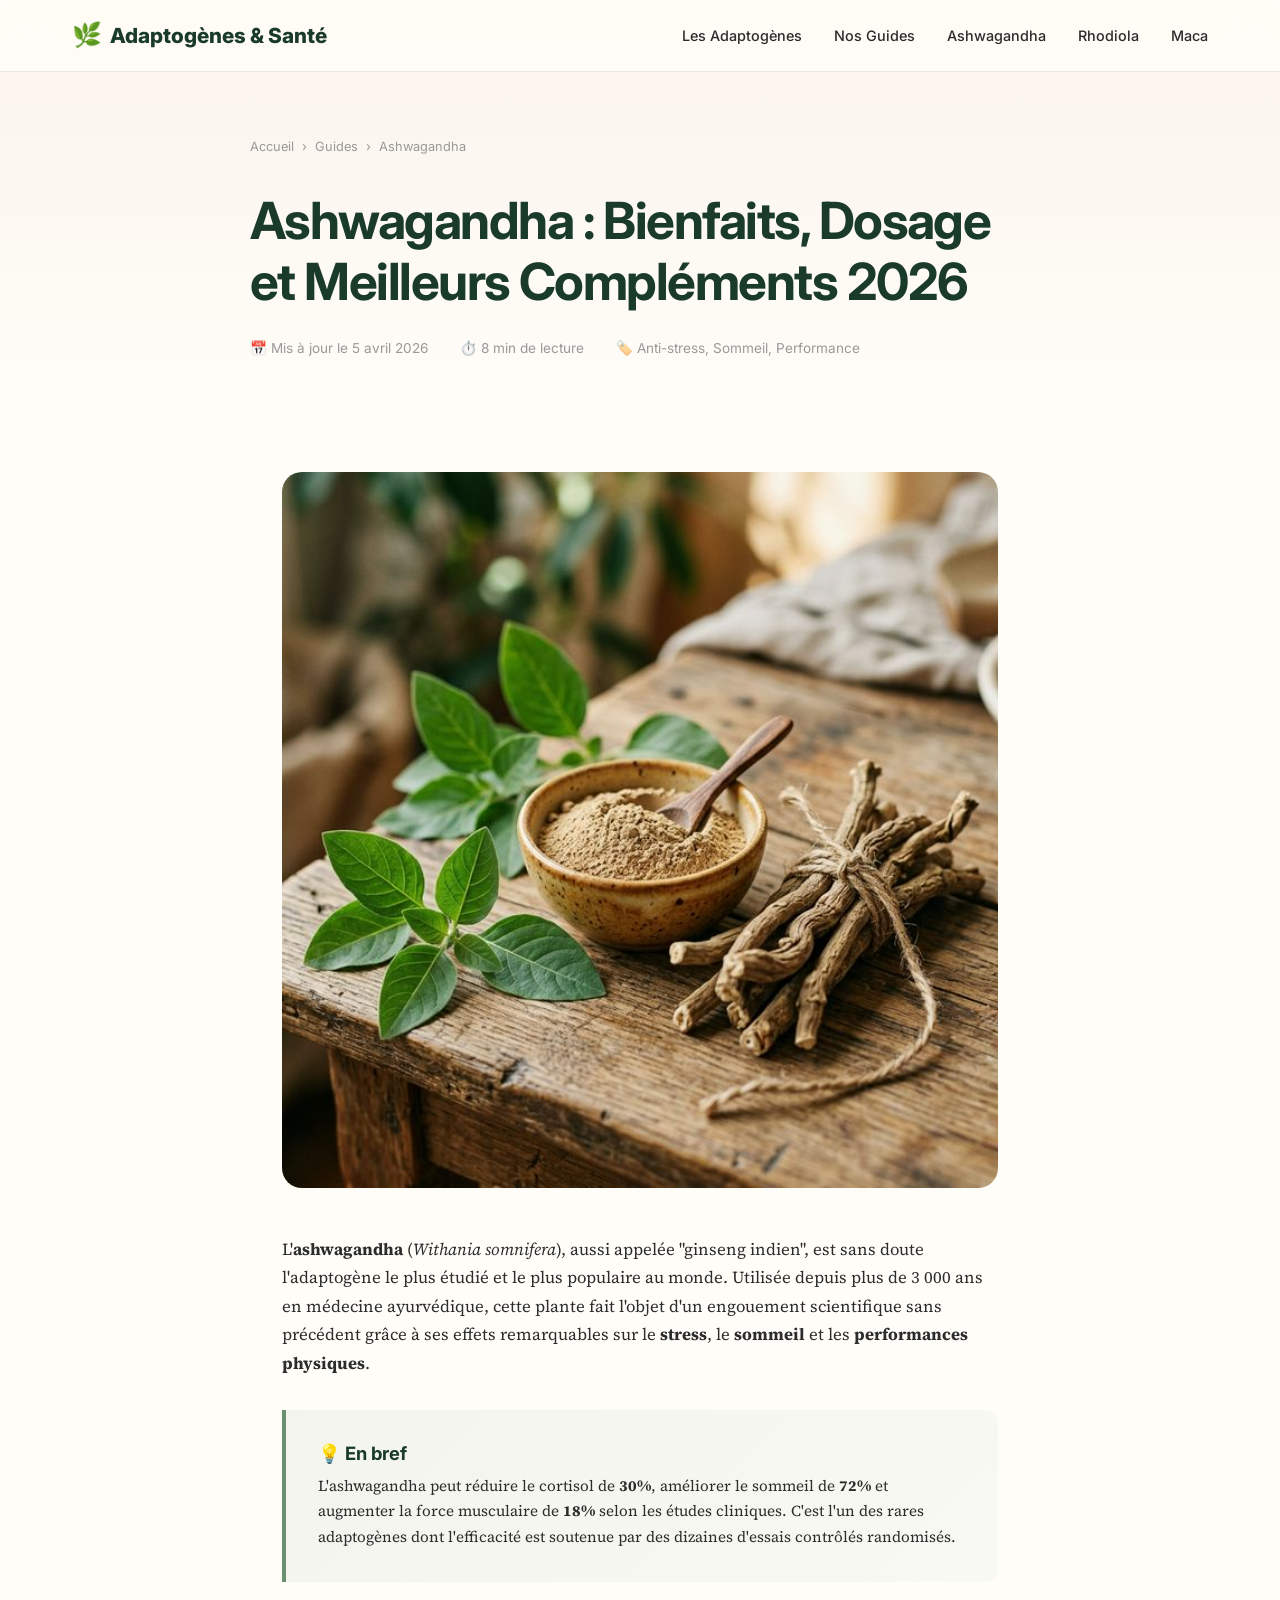
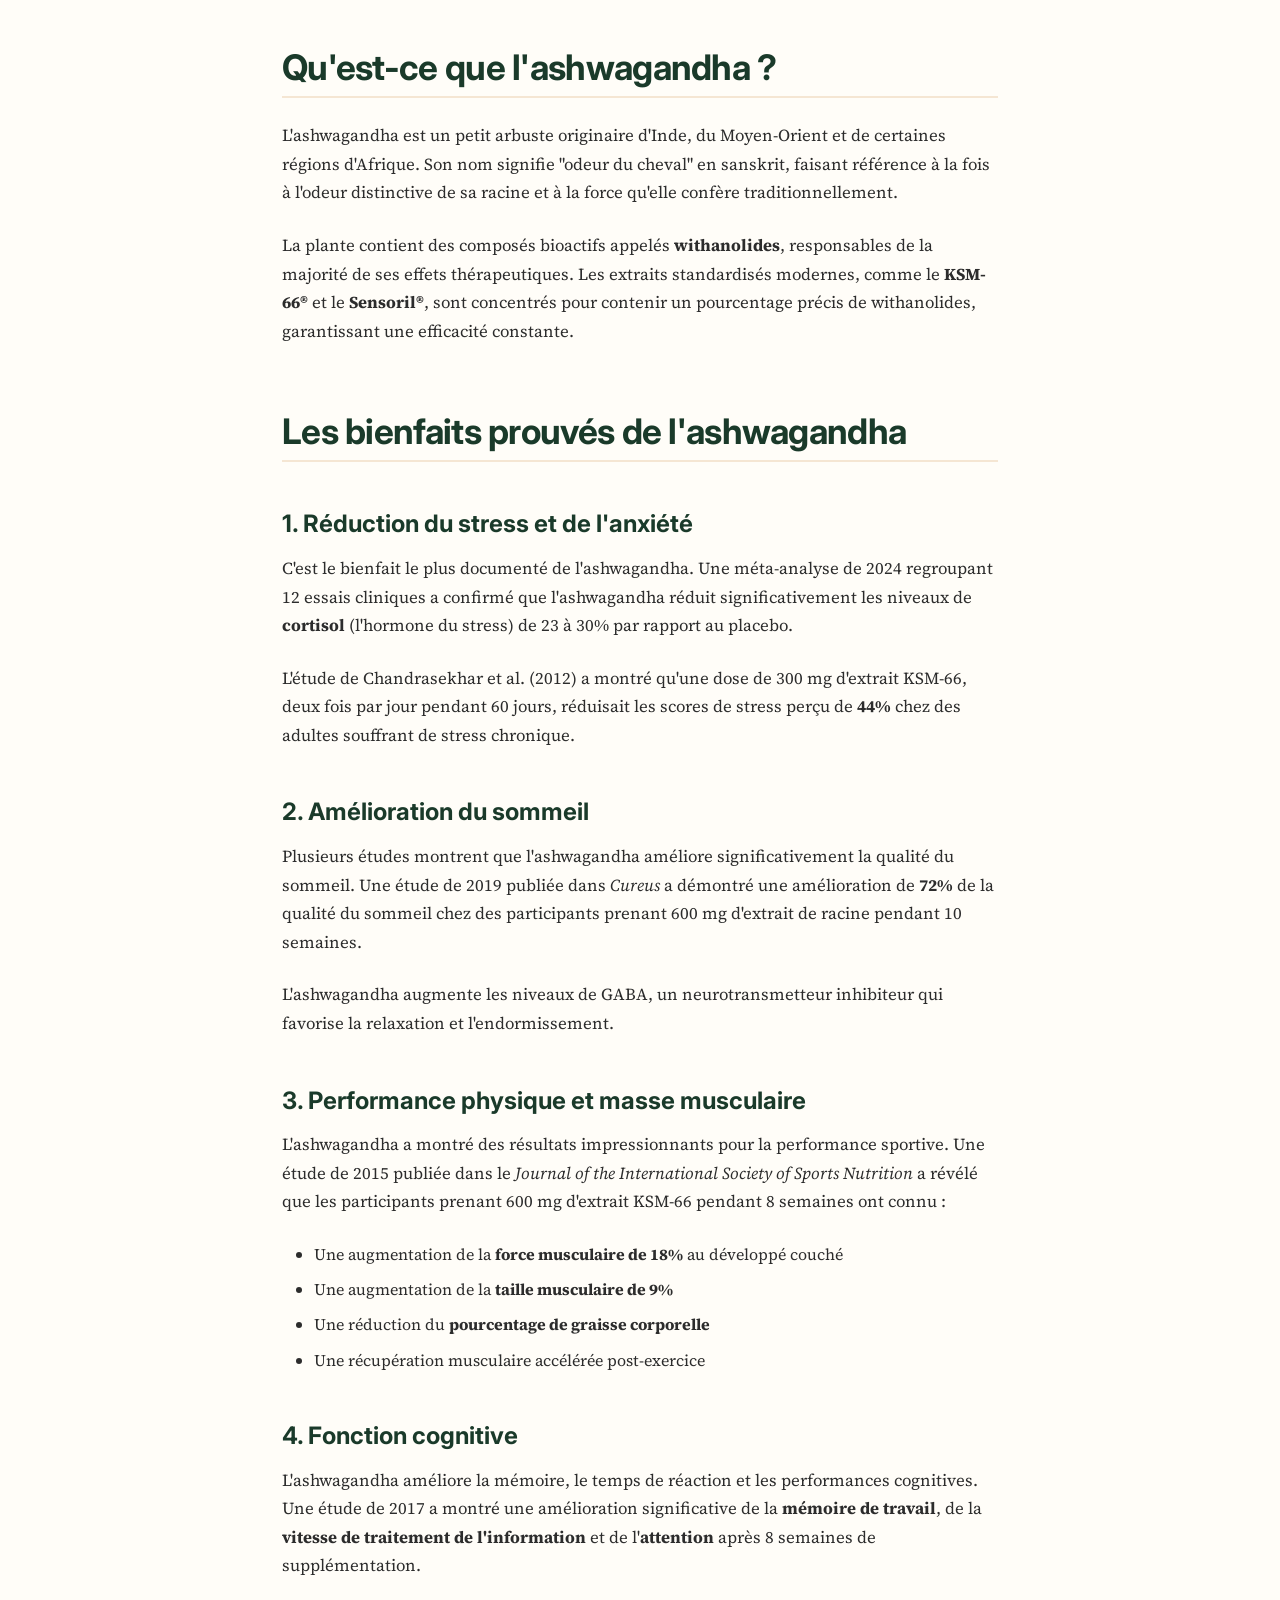
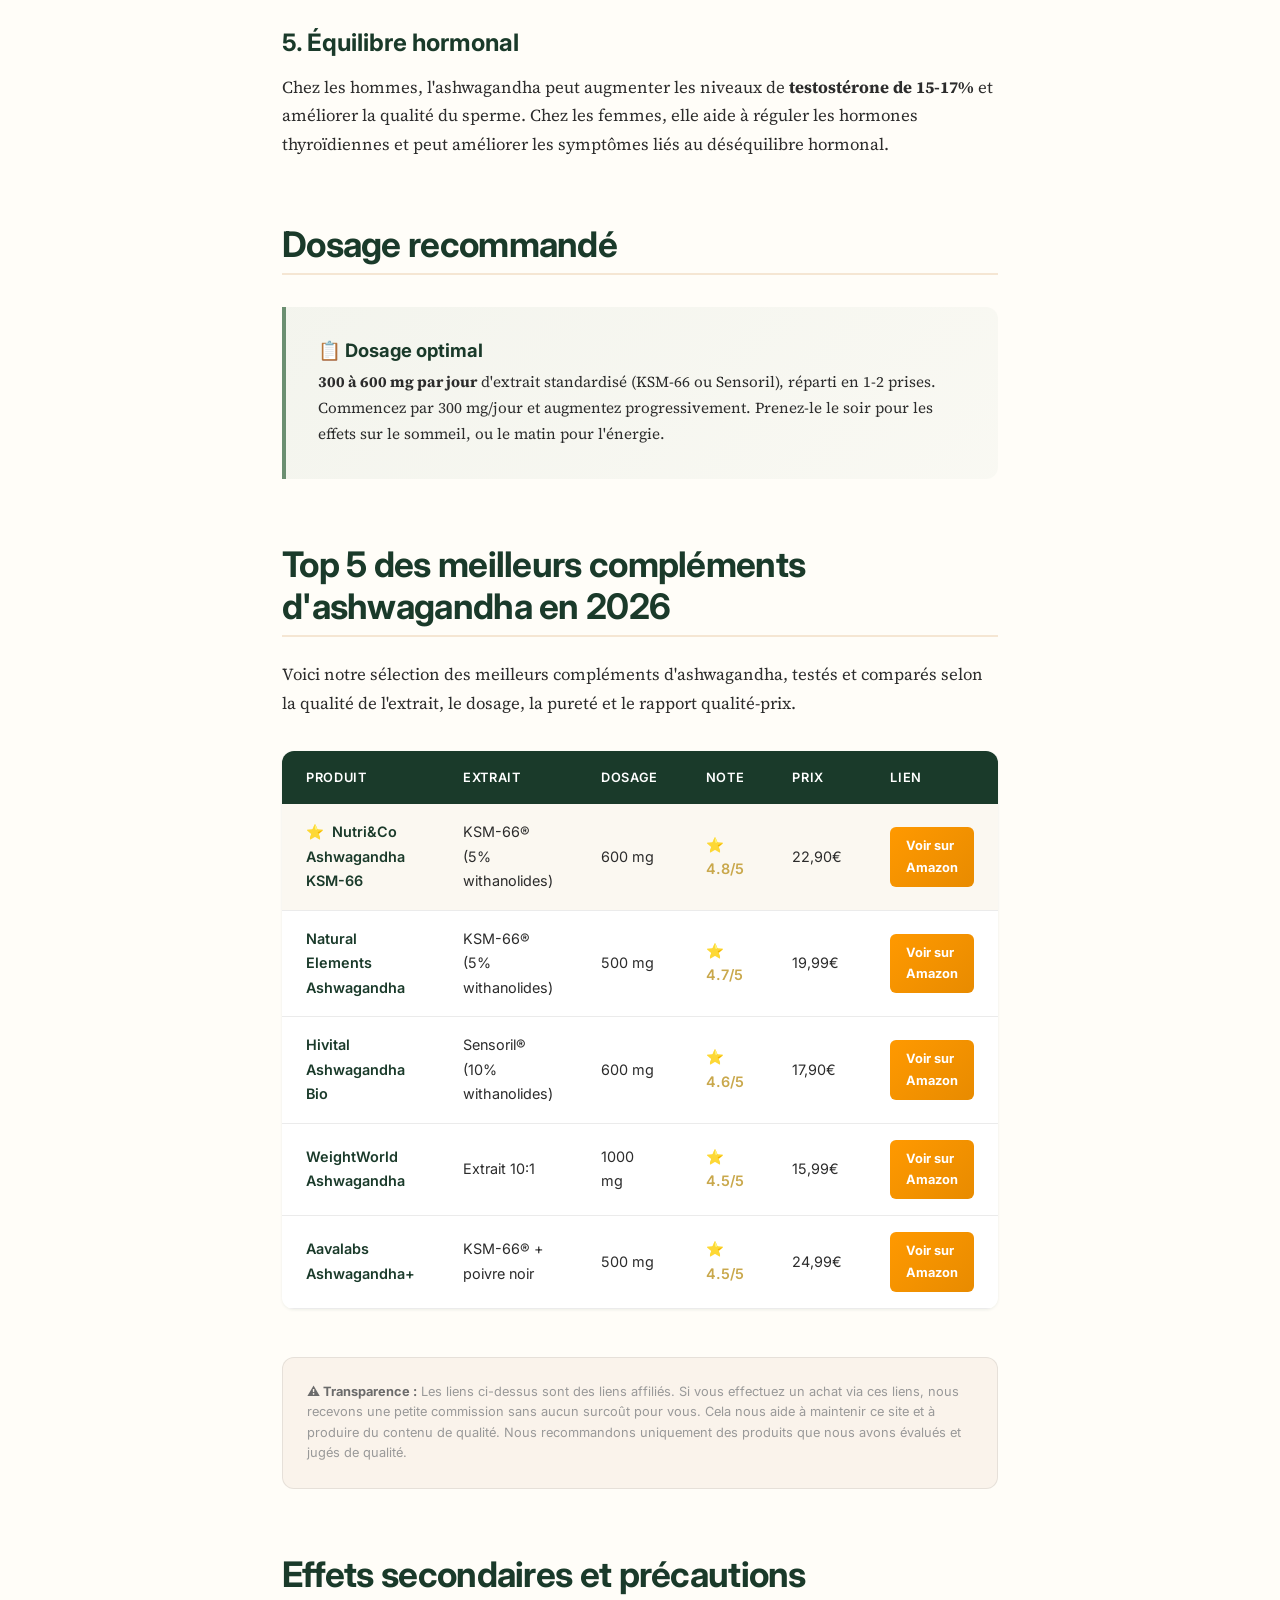
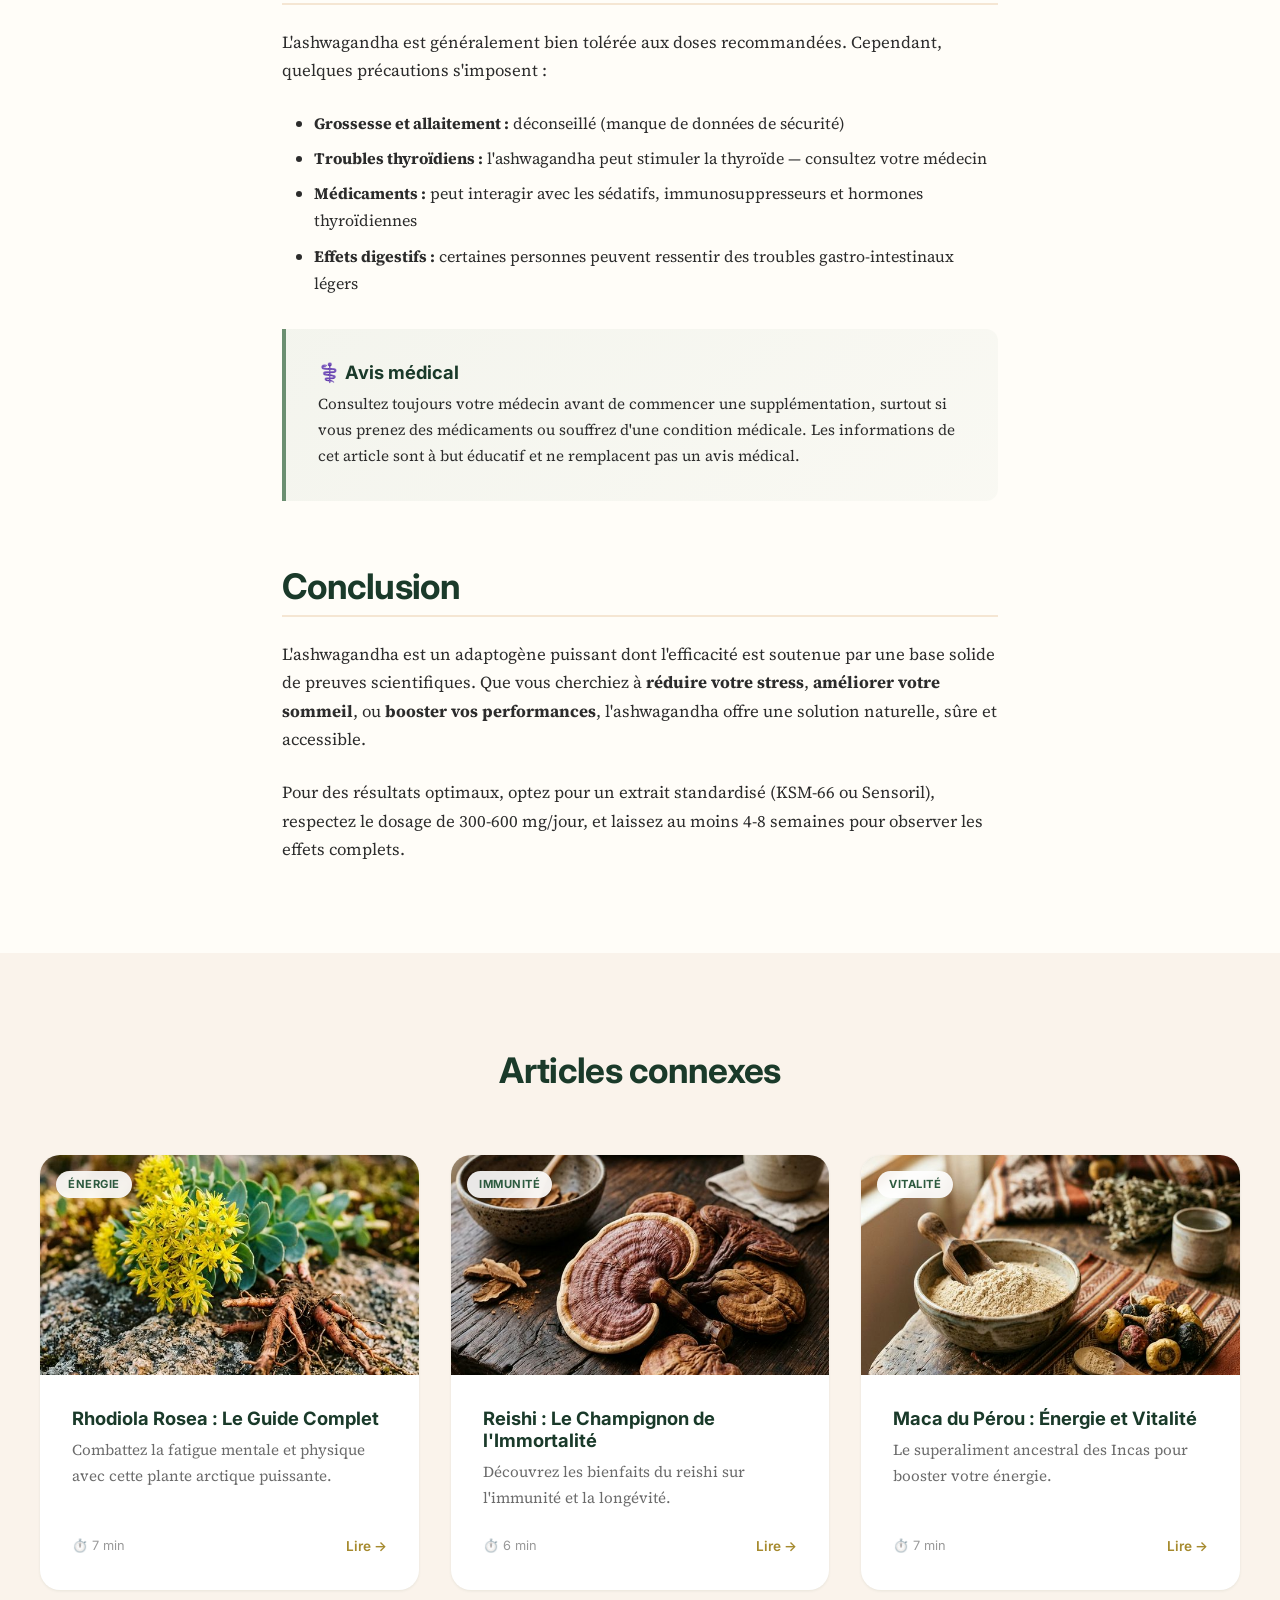
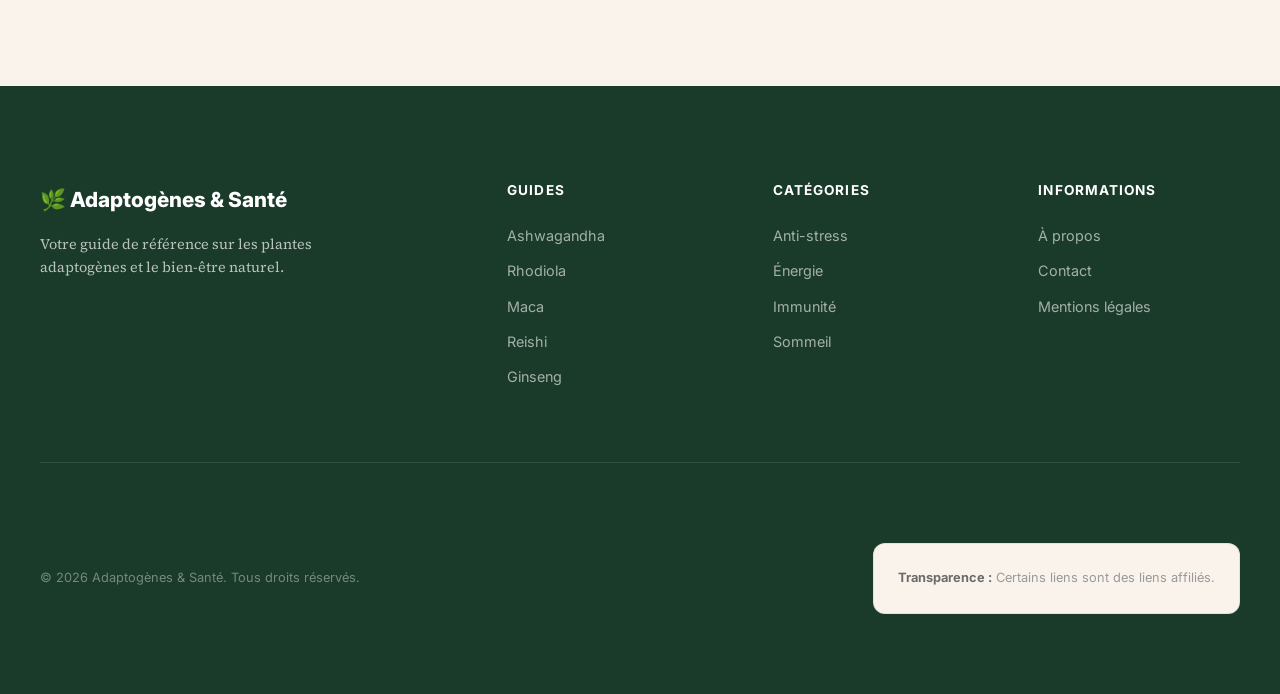
==== commit a0f6cc5f: "amelioration performance insight" ====
--- a/articles/ashwagandha.html
+++ b/articles/ashwagandha.html
@@ -16,7 +16,10 @@
     <meta property="og:image" content="../images/ashwagandha.png">
     <meta property="og:type" content="article">
     <meta property="og:locale" content="fr_FR">
-    <link rel="stylesheet" href="../css/style.css">
+    <link rel="preconnect" href="https://fonts.googleapis.com">
+  <link rel="preconnect" href="https://fonts.gstatic.com" crossorigin>
+  <link rel="stylesheet" href="https://fonts.googleapis.com/css2?family=Inter:wght@300;400;500;600;700;800&family=Source+Serif+4:ital,wght@0,300;0,400;0,600;0,700;1,400&display=swap" media="print" onload="this.media='all'">
+  <link rel="stylesheet" href="../css/style.css">
     <script type="application/ld+json">
   {
     "@context": "https://schema.org",
@@ -187,7 +190,7 @@
                         <td>600 mg</td>
                         <td class="product-rating">⭐ 4.8/5</td>
                         <td>22,90€</td>
-                        <td><a href="https://www.amazon.fr/dp/B0EXAMPLE1?tag=TON-TAG-21" class="btn-table-amazon"
+                        <td><a href="https://www.amazon.fr/dp/B09FDXGPH2?tag=adaptogene-21" class="btn-table-amazon"
                                 target="_blank" rel="noopener sponsored">Voir sur Amazon</a></td>
                     </tr>
                     <tr>
@@ -196,7 +199,7 @@
                         <td>500 mg</td>
                         <td class="product-rating">⭐ 4.7/5</td>
                         <td>19,99€</td>
-                        <td><a href="https://www.amazon.fr/dp/B0EXAMPLE2?tag=TON-TAG-21" class="btn-table-amazon"
+                        <td><a href="https://www.amazon.fr/dp/B089YWB481?tag=adaptogene-21" class="btn-table-amazon"
                                 target="_blank" rel="noopener sponsored">Voir sur Amazon</a></td>
                     </tr>
                     <tr>
@@ -205,7 +208,7 @@
                         <td>600 mg</td>
                         <td class="product-rating">⭐ 4.6/5</td>
                         <td>17,90€</td>
-                        <td><a href="https://www.amazon.fr/dp/B0EXAMPLE3?tag=TON-TAG-21" class="btn-table-amazon"
+                        <td><a href="https://www.amazon.fr/dp/B08XBGHBZ8?tag=adaptogene-21" class="btn-table-amazon"
                                 target="_blank" rel="noopener sponsored">Voir sur Amazon</a></td>
                     </tr>
                     <tr>
@@ -214,7 +217,7 @@
                         <td>1000 mg</td>
                         <td class="product-rating">⭐ 4.5/5</td>
                         <td>15,99€</td>
-                        <td><a href="https://www.amazon.fr/dp/B0EXAMPLE4?tag=TON-TAG-21" class="btn-table-amazon"
+                        <td><a href="https://www.amazon.fr/dp/B08GGCD1KR?tag=adaptogene-21" class="btn-table-amazon"
                                 target="_blank" rel="noopener sponsored">Voir sur Amazon</a></td>
                     </tr>
                     <tr>
@@ -223,7 +226,7 @@
                         <td>500 mg</td>
                         <td class="product-rating">⭐ 4.5/5</td>
                         <td>24,99€</td>
-                        <td><a href="https://www.amazon.fr/dp/B0EXAMPLE5?tag=TON-TAG-21" class="btn-table-amazon"
+                        <td><a href="https://www.amazon.fr/dp/B091YF87XB?tag=adaptogene-21" class="btn-table-amazon"
                                 target="_blank" rel="noopener sponsored">Voir sur Amazon</a></td>
                     </tr>
                 </tbody>
@@ -359,7 +362,7 @@
         </div>
     </footer>
 
-    <script src="../js/main.js"></script>
+    <script src="../js/main.js" defer></script>
 </body>
 
 </html>
--- a/css/style.css
+++ b/css/style.css
@@ -2,7 +2,7 @@
    ADAPTOGENES & SANTÉ — Design System
    ============================================ */
 
-@import url('https://fonts.googleapis.com/css2?family=Inter:wght@300;400;500;600;700;800&family=Source+Serif+4:ital,wght@0,300;0,400;0,600;0,700;1,400&display=swap');
+/* Fonts loaded via <link> in HTML for performance — see index.html head */
 
 /* --- CSS Custom Properties --- */
 :root {
@@ -65,7 +65,9 @@
 }
 
 /* --- Reset & Base --- */
-*, *::before, *::after {
+*,
+*::before,
+*::after {
   margin: 0;
   padding: 0;
   box-sizing: border-box;
@@ -103,17 +105,35 @@
 }
 
 /* --- Typography --- */
-h1, h2, h3, h4, h5, h6 {
+h1,
+h2,
+h3,
+h4,
+h5,
+h6 {
   font-family: var(--font-heading);
   font-weight: 700;
   line-height: 1.2;
   color: var(--color-forest);
 }
 
-h1 { font-size: clamp(2rem, 5vw, 3.2rem); letter-spacing: -0.03em; }
-h2 { font-size: clamp(1.5rem, 3.5vw, 2.2rem); letter-spacing: -0.02em; }
-h3 { font-size: clamp(1.2rem, 2.5vw, 1.5rem); }
-h4 { font-size: 1.15rem; }
+h1 {
+  font-size: clamp(2rem, 5vw, 3.2rem);
+  letter-spacing: -0.03em;
+}
+
+h2 {
+  font-size: clamp(1.5rem, 3.5vw, 2.2rem);
+  letter-spacing: -0.02em;
+}
+
+h3 {
+  font-size: clamp(1.2rem, 2.5vw, 1.5rem);
+}
+
+h4 {
+  font-size: 1.15rem;
+}
 
 p {
   margin-bottom: var(--space-md);
@@ -738,7 +758,8 @@
   margin-bottom: var(--space-lg);
 }
 
-.article-content ul, .article-content ol {
+.article-content ul,
+.article-content ol {
   margin-bottom: var(--space-lg);
   padding-left: var(--space-xl);
 }
@@ -1020,6 +1041,7 @@
     opacity: 0;
     transform: translateY(30px);
   }
+
   to {
     opacity: 1;
     transform: translateY(0);
@@ -1031,6 +1053,7 @@
     opacity: 0;
     transform: translateX(30px);
   }
+
   to {
     opacity: 1;
     transform: translateX(0);
@@ -1038,8 +1061,15 @@
 }
 
 @keyframes float {
-  0%, 100% { transform: translateY(0); }
-  50% { transform: translateY(-10px); }
+
+  0%,
+  100% {
+    transform: translateY(0);
+  }
+
+  50% {
+    transform: translateY(-10px);
+  }
 }
 
 /* Scroll reveal */
@@ -1214,4 +1244,4 @@
     width: 100%;
     justify-content: center;
   }
-}
+}
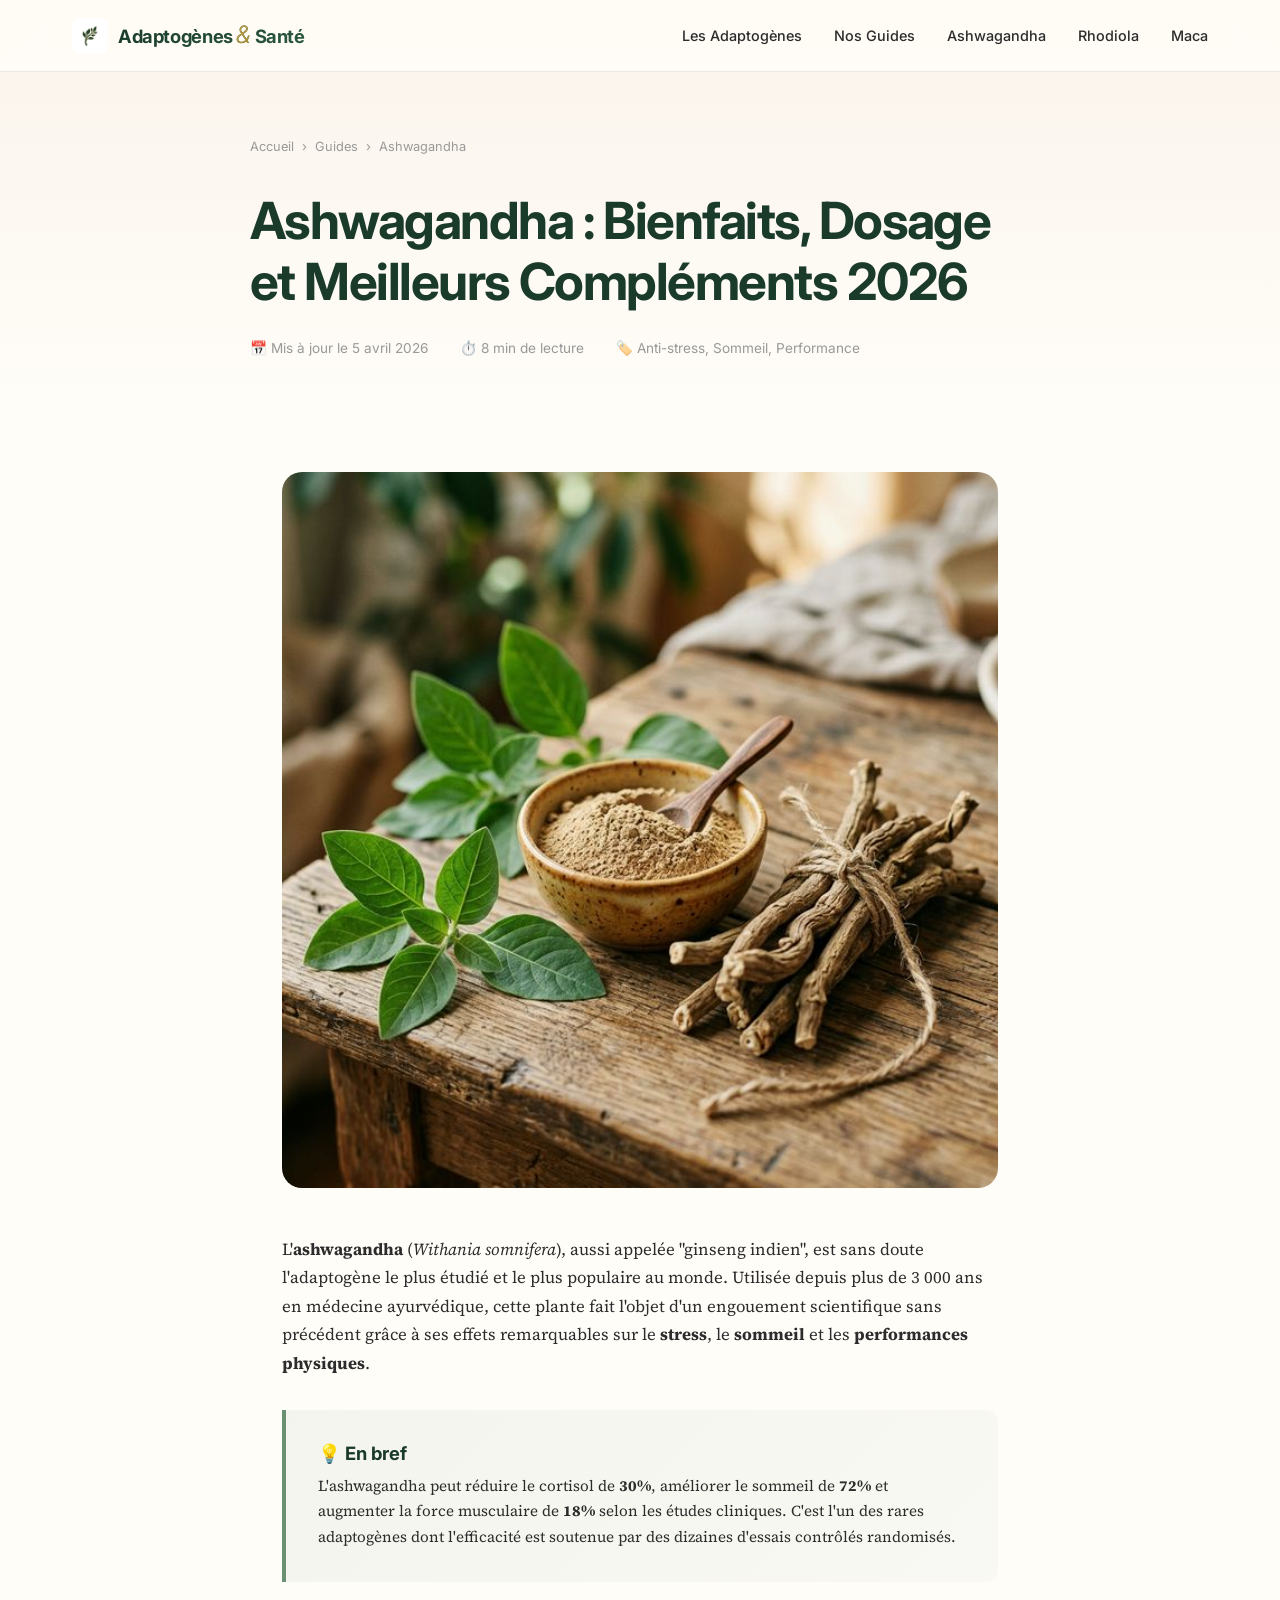
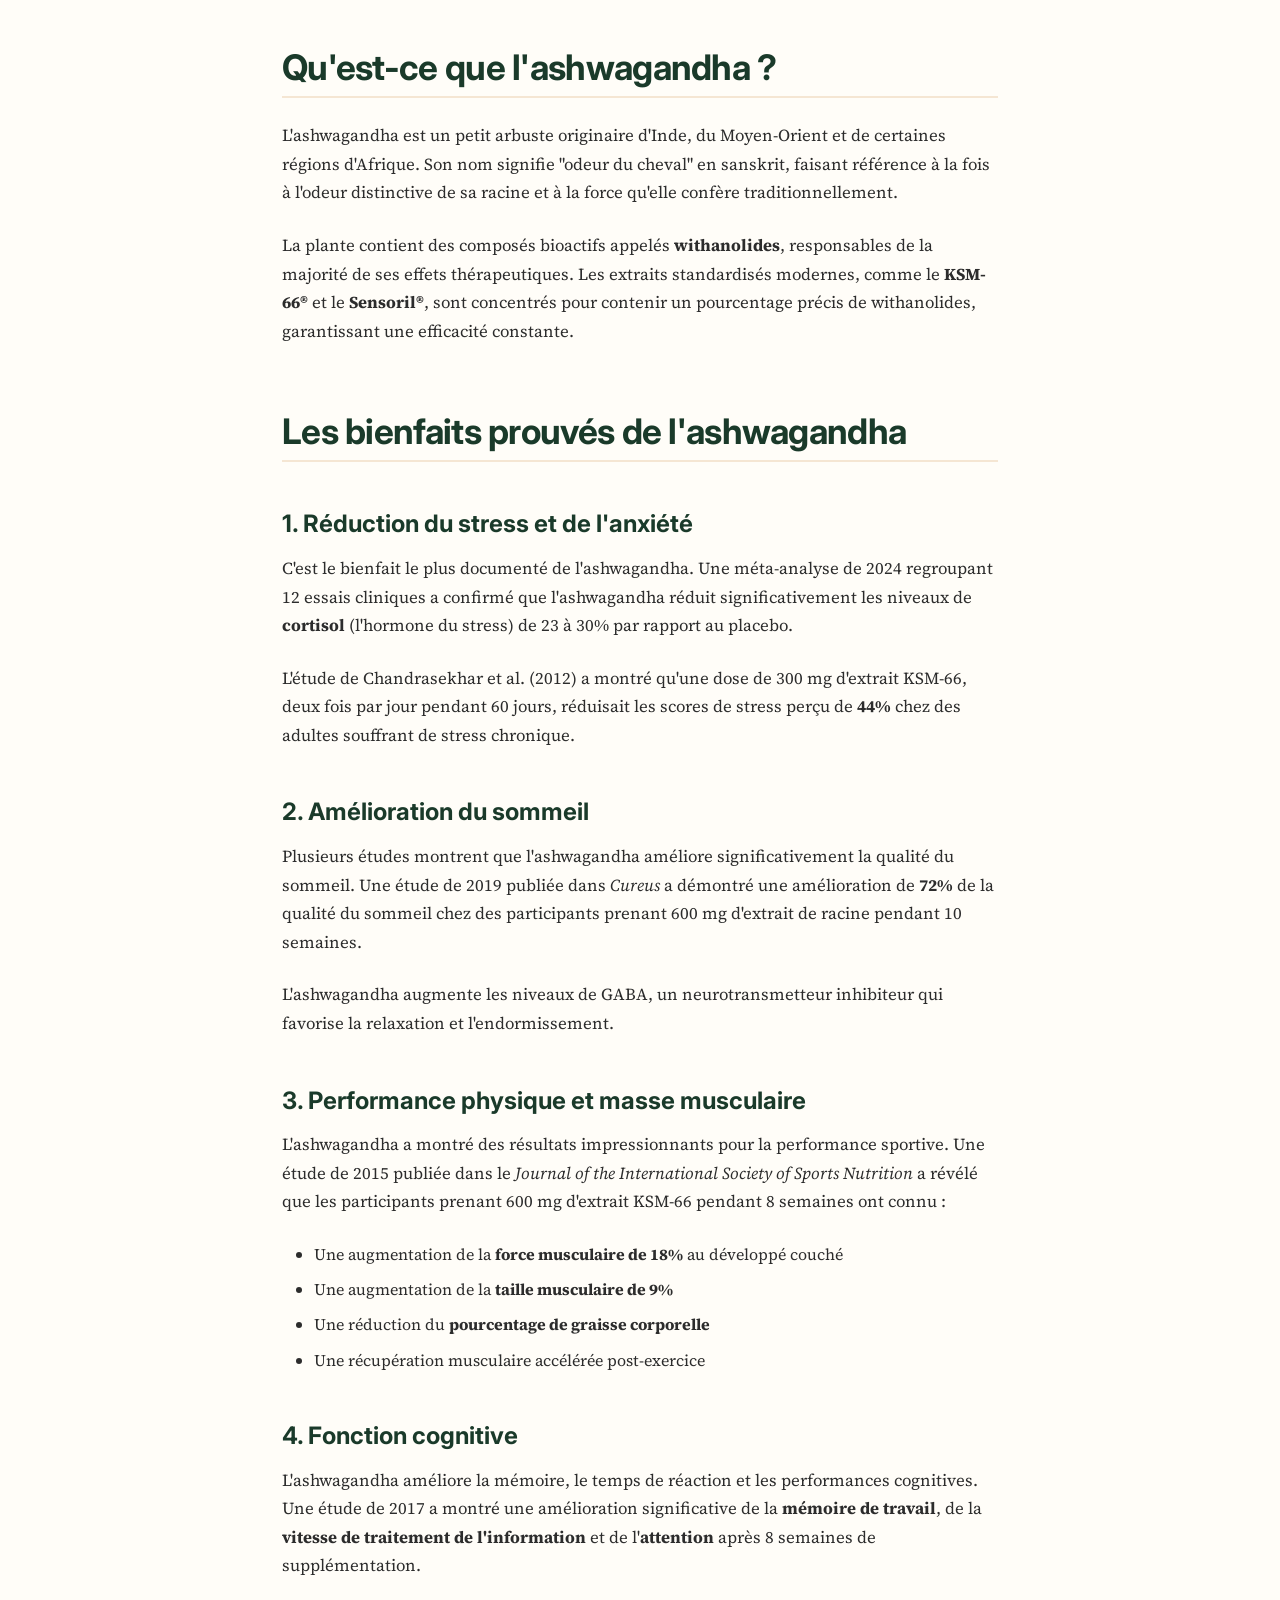
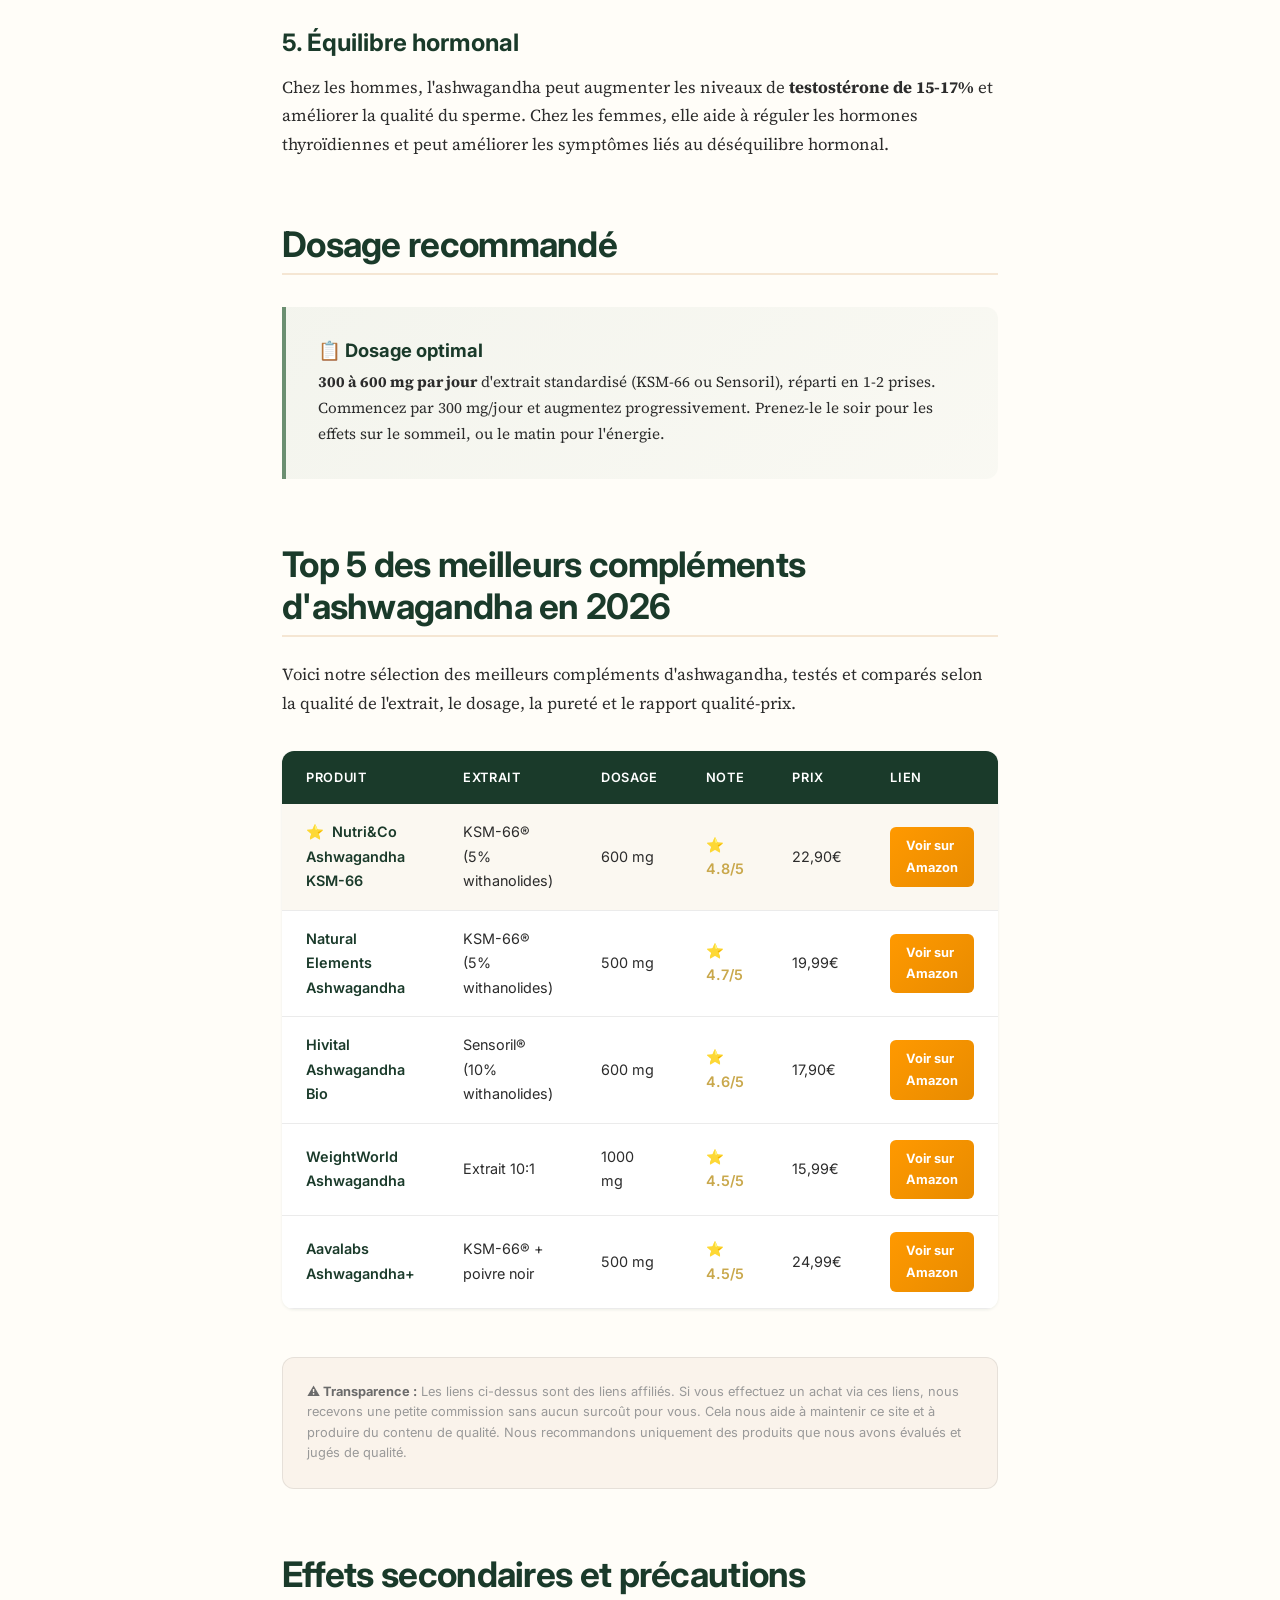
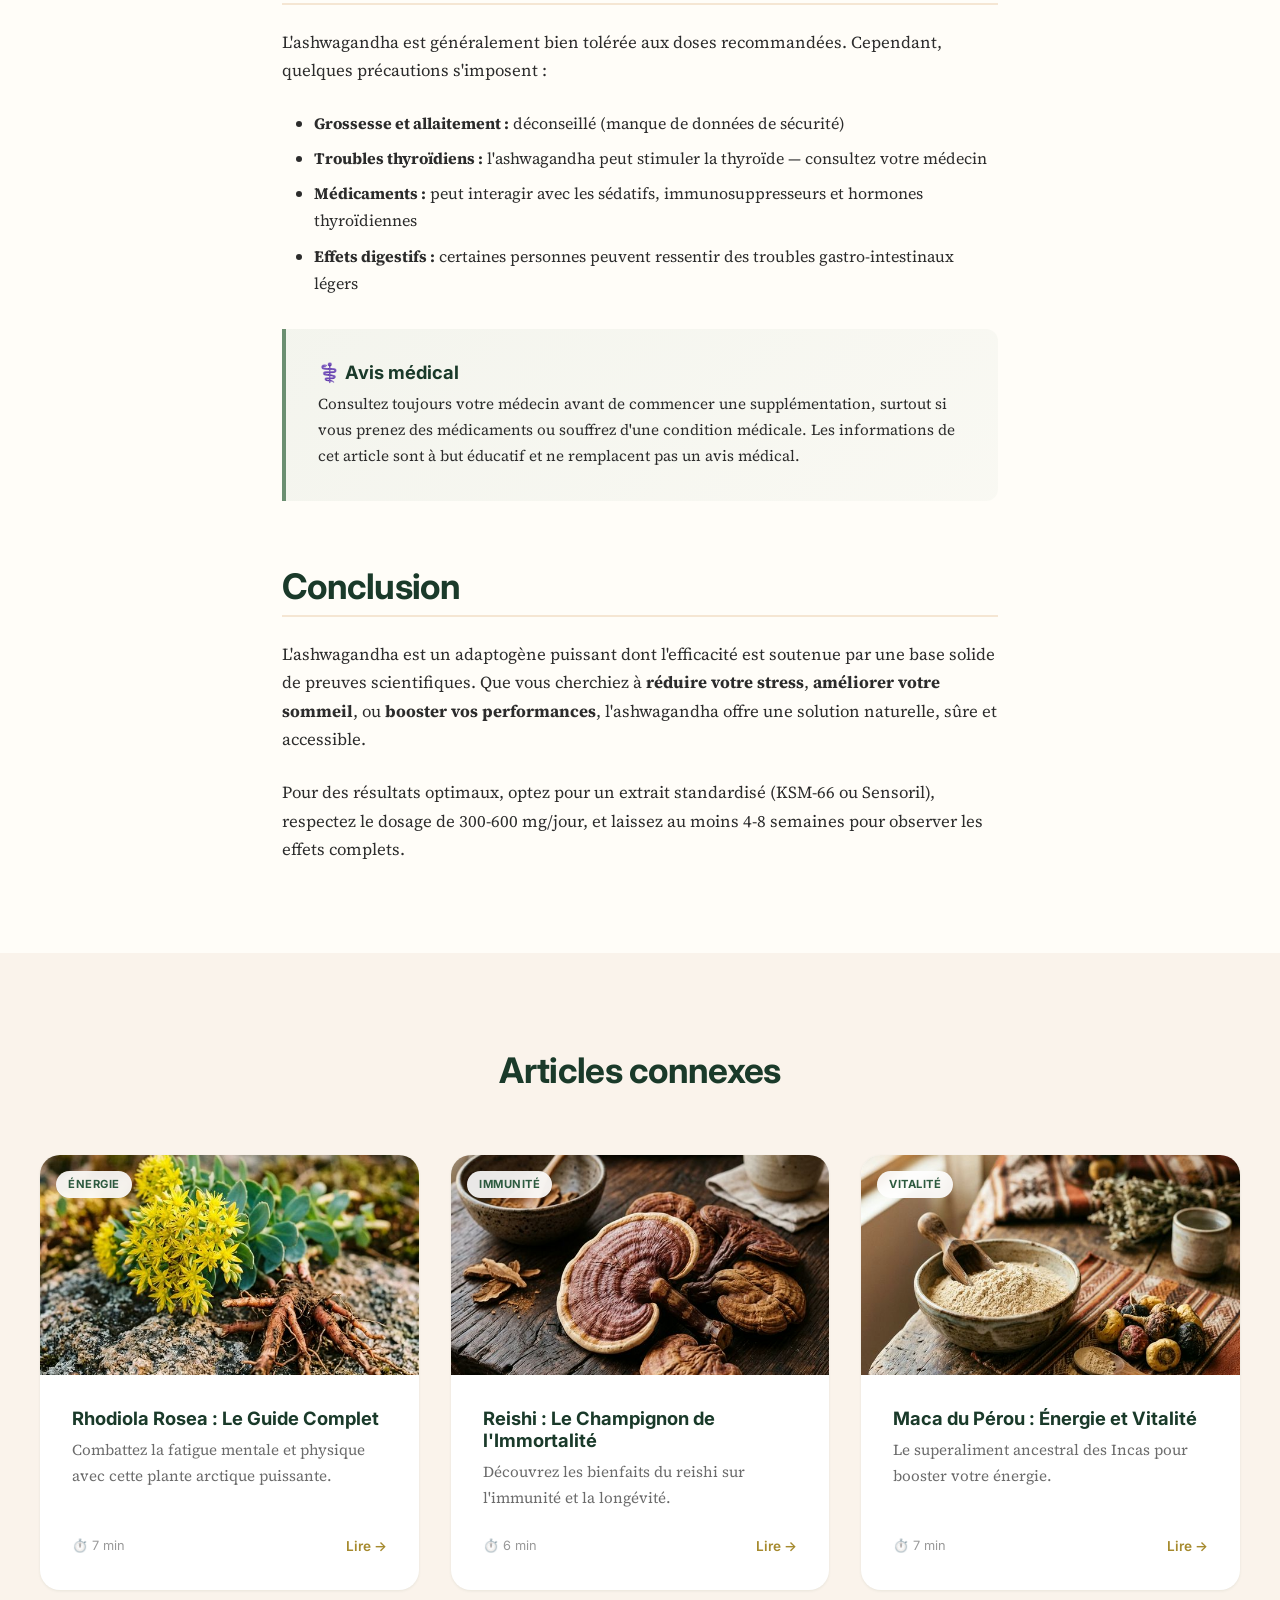
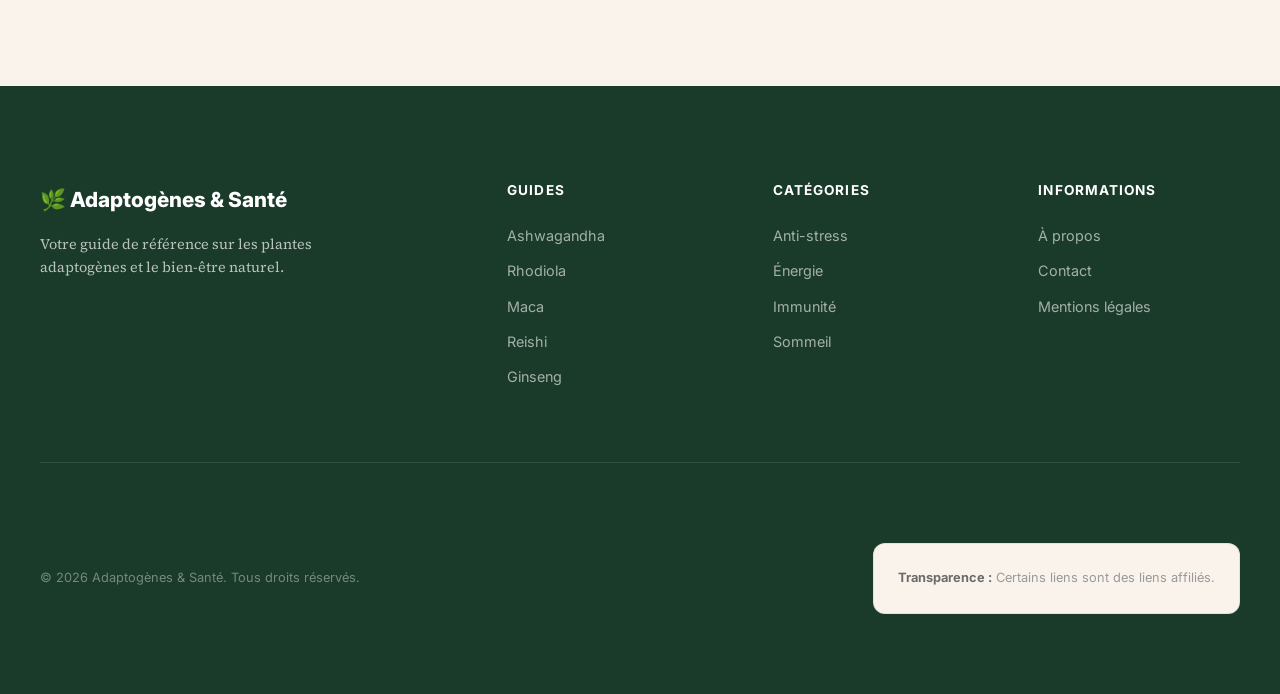
==== commit d19fe752: "maj logo" ====
--- a/articles/ashwagandha.html
+++ b/articles/ashwagandha.html
@@ -39,7 +39,7 @@
     <!-- Navigation -->
     <nav class="nav" id="nav">
         <div class="nav-inner">
-            <a href="../index.html" class="nav-logo"><span class="logo-icon">🌿</span> Adaptogènes & Santé</a>
+            <a href="../index.html" class="nav-logo"><img src="../images/logo.png" alt="Logo" class="logo-img" width="36" height="36"><span class="logo-text">Adaptogènes <span class="logo-accent">&amp;</span> Santé</span></a>
             <ul class="nav-links" id="navLinks">
                 <li><a href="../index.html#adaptogens">Les Adaptogènes</a></li>
                 <li><a href="../index.html#articles">Nos Guides</a></li>
--- a/css/style.css
+++ b/css/style.css
@@ -171,16 +171,44 @@
 
 .nav-logo {
   font-family: var(--font-heading);
-  font-weight: 800;
-  font-size: 1.3rem;
+  font-weight: 700;
+  font-size: 1.2rem;
   color: var(--color-forest);
   display: flex;
   align-items: center;
-  gap: var(--space-sm);
-}
-
-.nav-logo .logo-icon {
-  font-size: 1.5rem;
+  gap: 10px;
+  letter-spacing: -0.02em;
+}
+
+.nav-logo .logo-img {
+  width: 36px;
+  height: 36px;
+  object-fit: contain;
+  border-radius: 8px;
+  transition: transform var(--transition-fast);
+}
+
+.nav-logo:hover .logo-img {
+  transform: scale(1.08) rotate(-3deg);
+}
+
+.nav-logo .logo-text {
+  font-size: 1.15rem;
+  font-weight: 700;
+  background: linear-gradient(135deg, var(--color-forest) 0%, var(--color-forest-light) 100%);
+  -webkit-background-clip: text;
+  -webkit-text-fill-color: transparent;
+  background-clip: text;
+}
+
+.nav-logo .logo-accent {
+  background: linear-gradient(135deg, var(--color-gold) 0%, var(--color-gold-dark) 100%);
+  -webkit-background-clip: text;
+  -webkit-text-fill-color: transparent;
+  background-clip: text;
+  font-weight: 300;
+  font-style: italic;
+  font-size: 1.3em;
 }
 
 .nav-links {
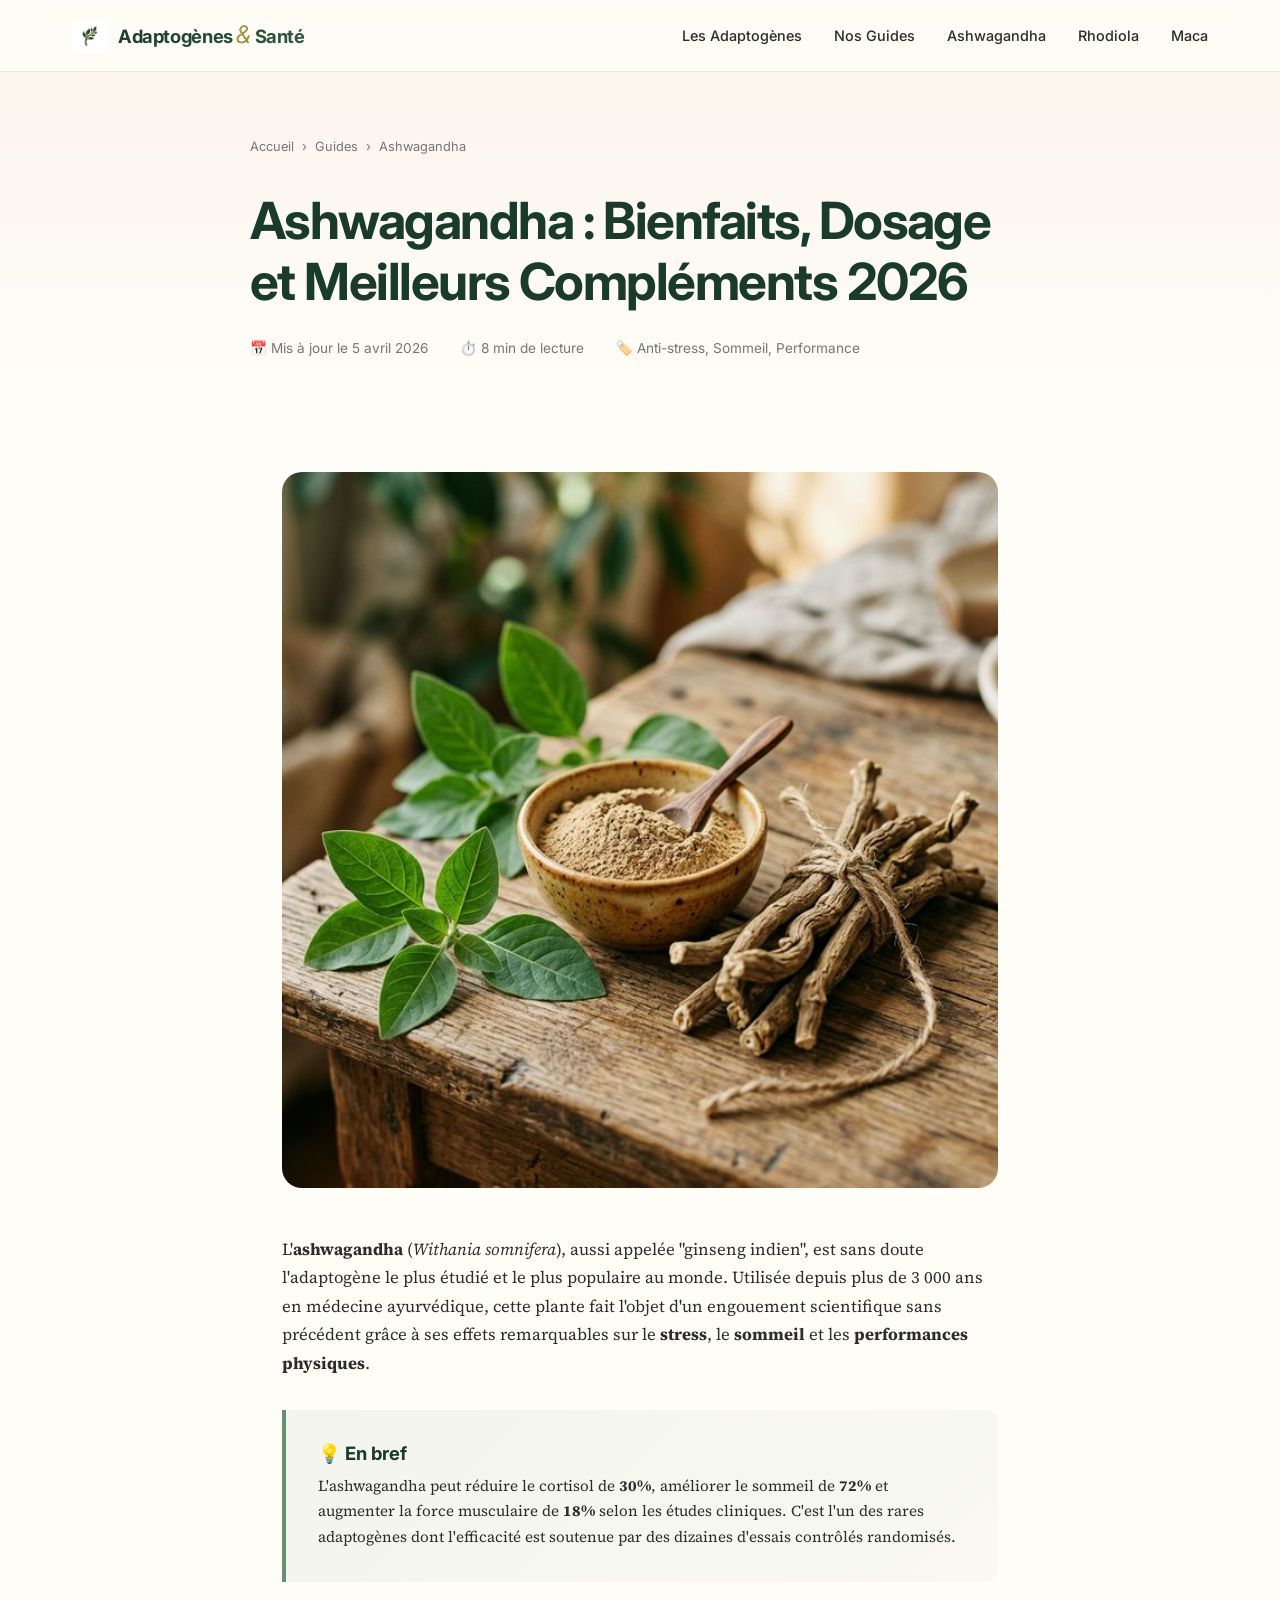
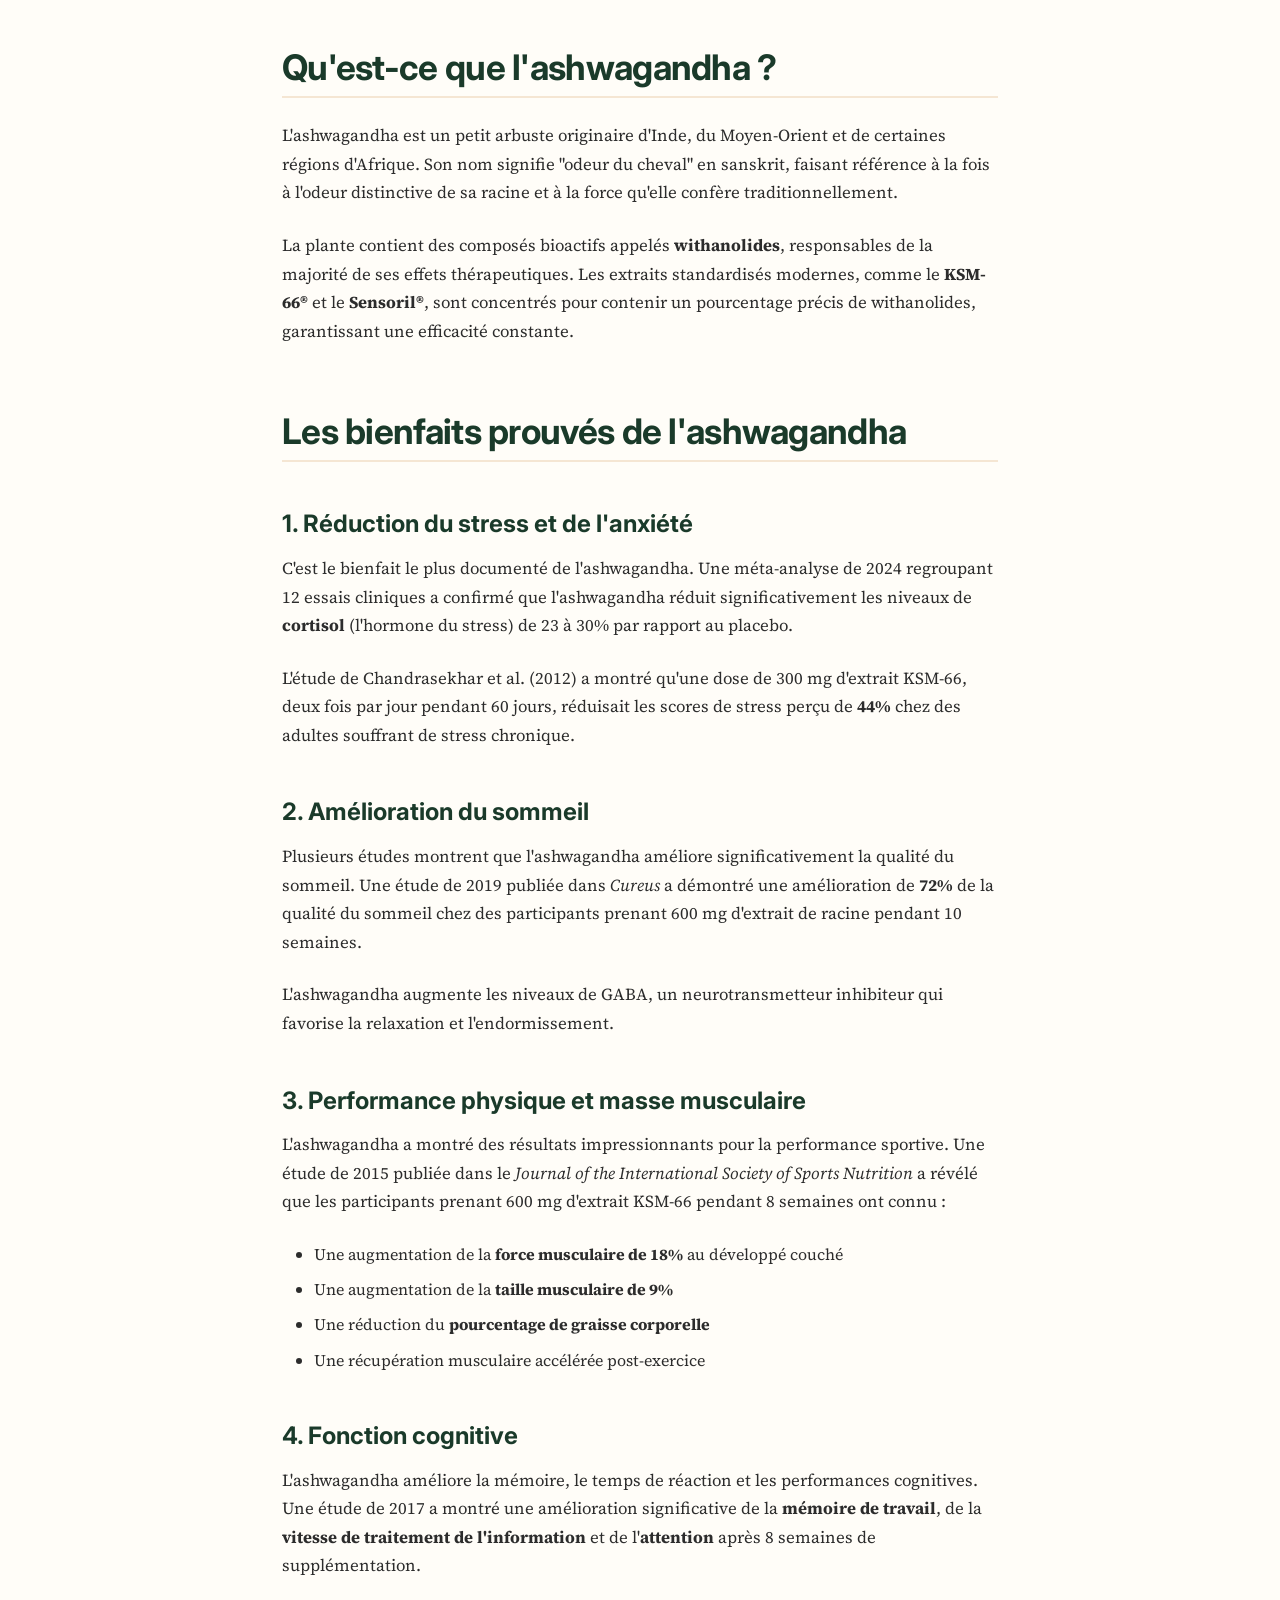
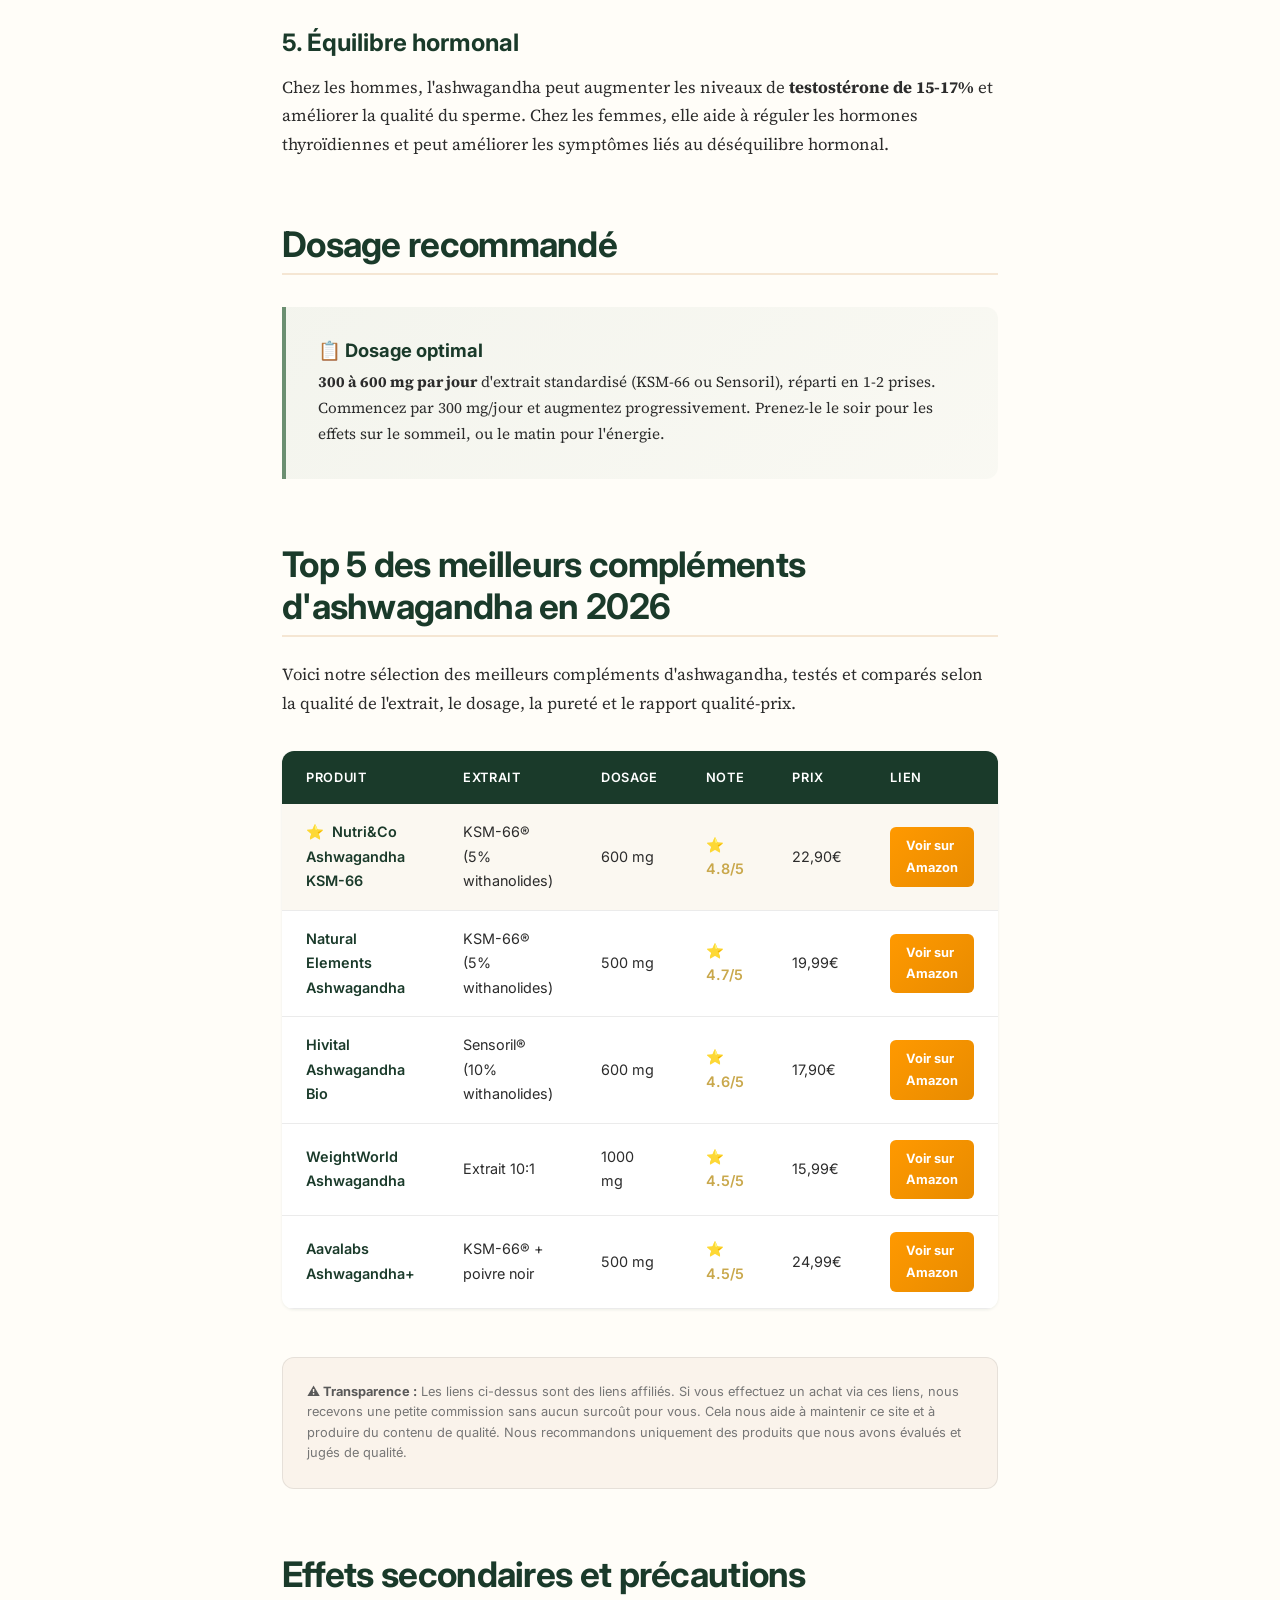
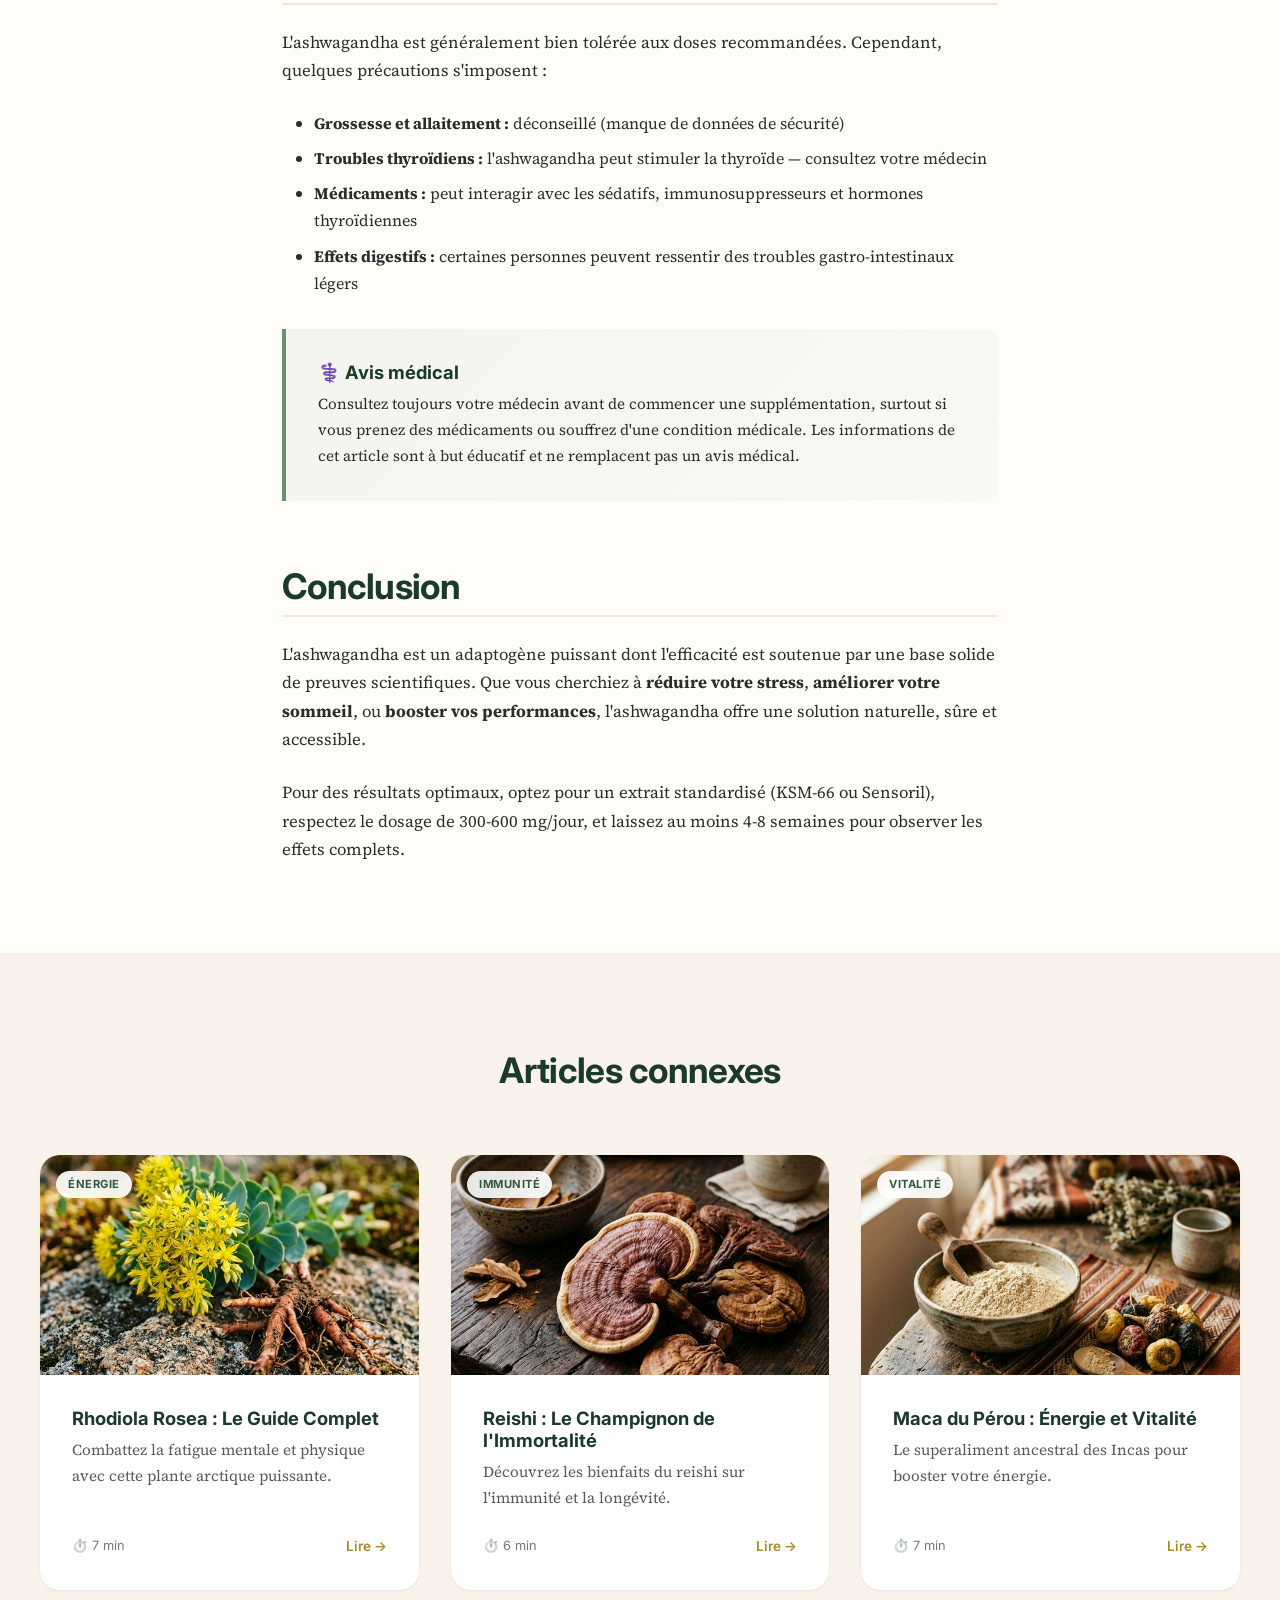
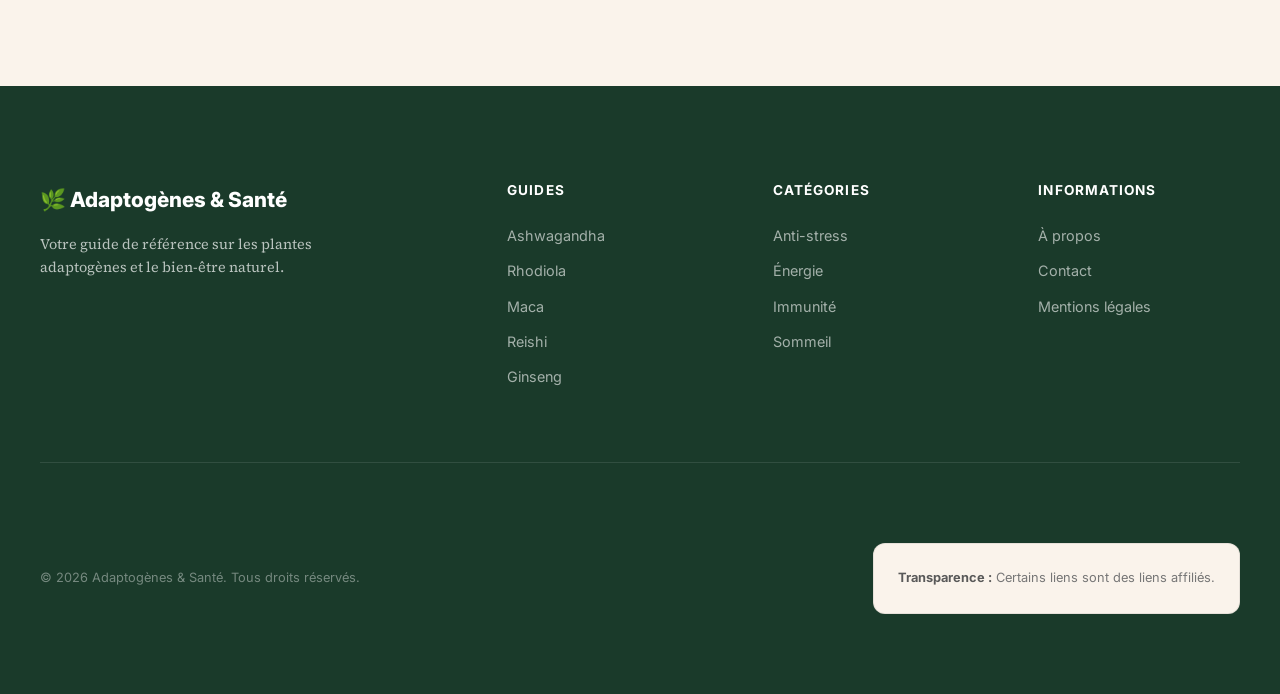
==== commit 1a983755: "ajout google-verif" ====
--- a/articles/ashwagandha.html
+++ b/articles/ashwagandha.html
@@ -4,6 +4,7 @@
 <head>
     <meta charset="UTF-8">
     <meta name="viewport" content="width=device-width, initial-scale=1.0">
+  <meta name="google-site-verification" content="WqTJktWMN5g8sDTtK3nlK8eDMbqUvQowWEj452rS_Zg" />
     <title>Ashwagandha : Bienfaits, Dosage et Meilleurs Compléments 2026</title>
     <meta name="description"
         content="Guide complet sur l'ashwagandha (Withania somnifera) : bienfaits prouvés scientifiquement, dosage optimal, effets secondaires et comparatif des meilleurs compléments en 2026.">
--- a/css/style.css
+++ b/css/style.css
@@ -19,8 +19,8 @@
   --color-gold-dark: #a68a2e;
   --color-earth: #8b6f47;
   --color-text: #2c2c2c;
-  --color-text-light: #6b6b6b;
-  --color-text-muted: #999999;
+  --color-text-light: #595959;
+  --color-text-muted: #767676;
   --color-white: #ffffff;
   --color-border: rgba(0, 0, 0, 0.08);
   --color-shadow: rgba(26, 58, 42, 0.08);
@@ -590,7 +590,7 @@
   margin-bottom: var(--space-md);
 }
 
-.visual-card h4 {
+.visual-card h3 {
   margin-bottom: var(--space-xs);
   font-size: 0.95rem;
 }
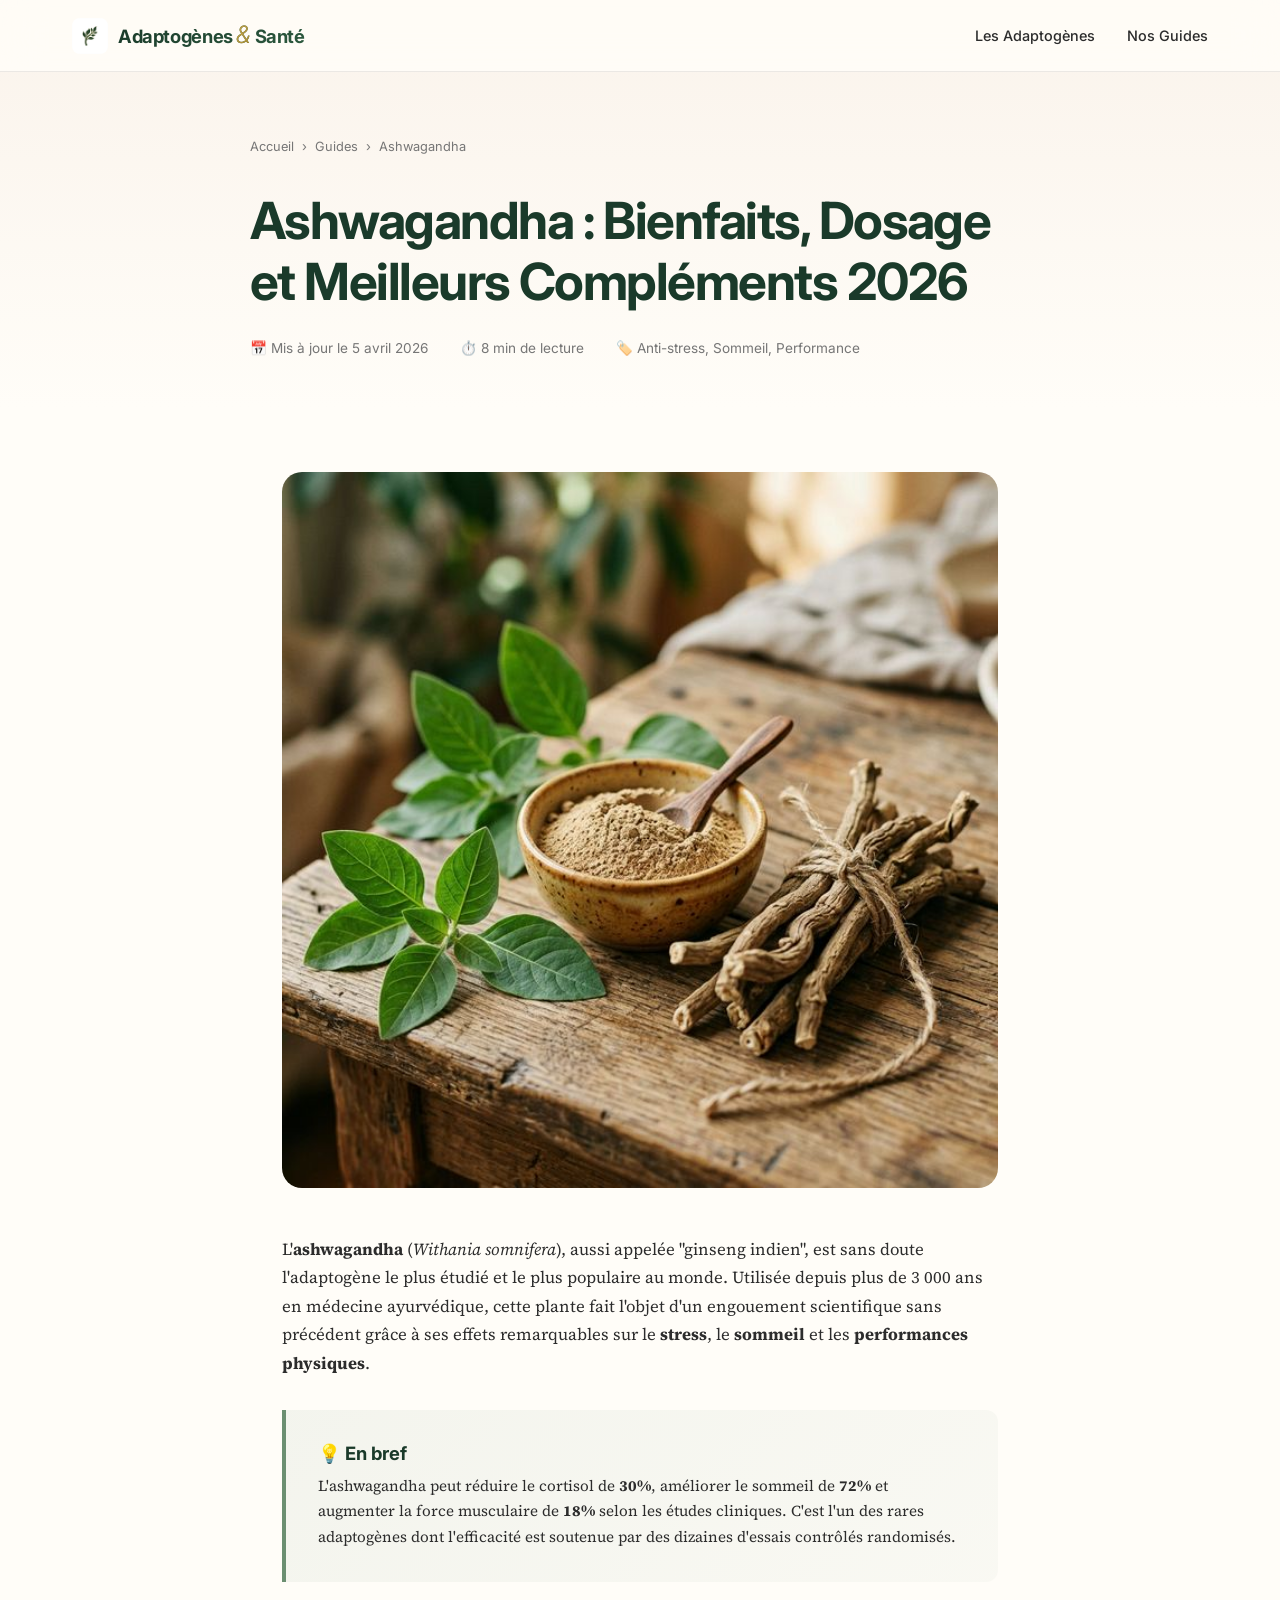
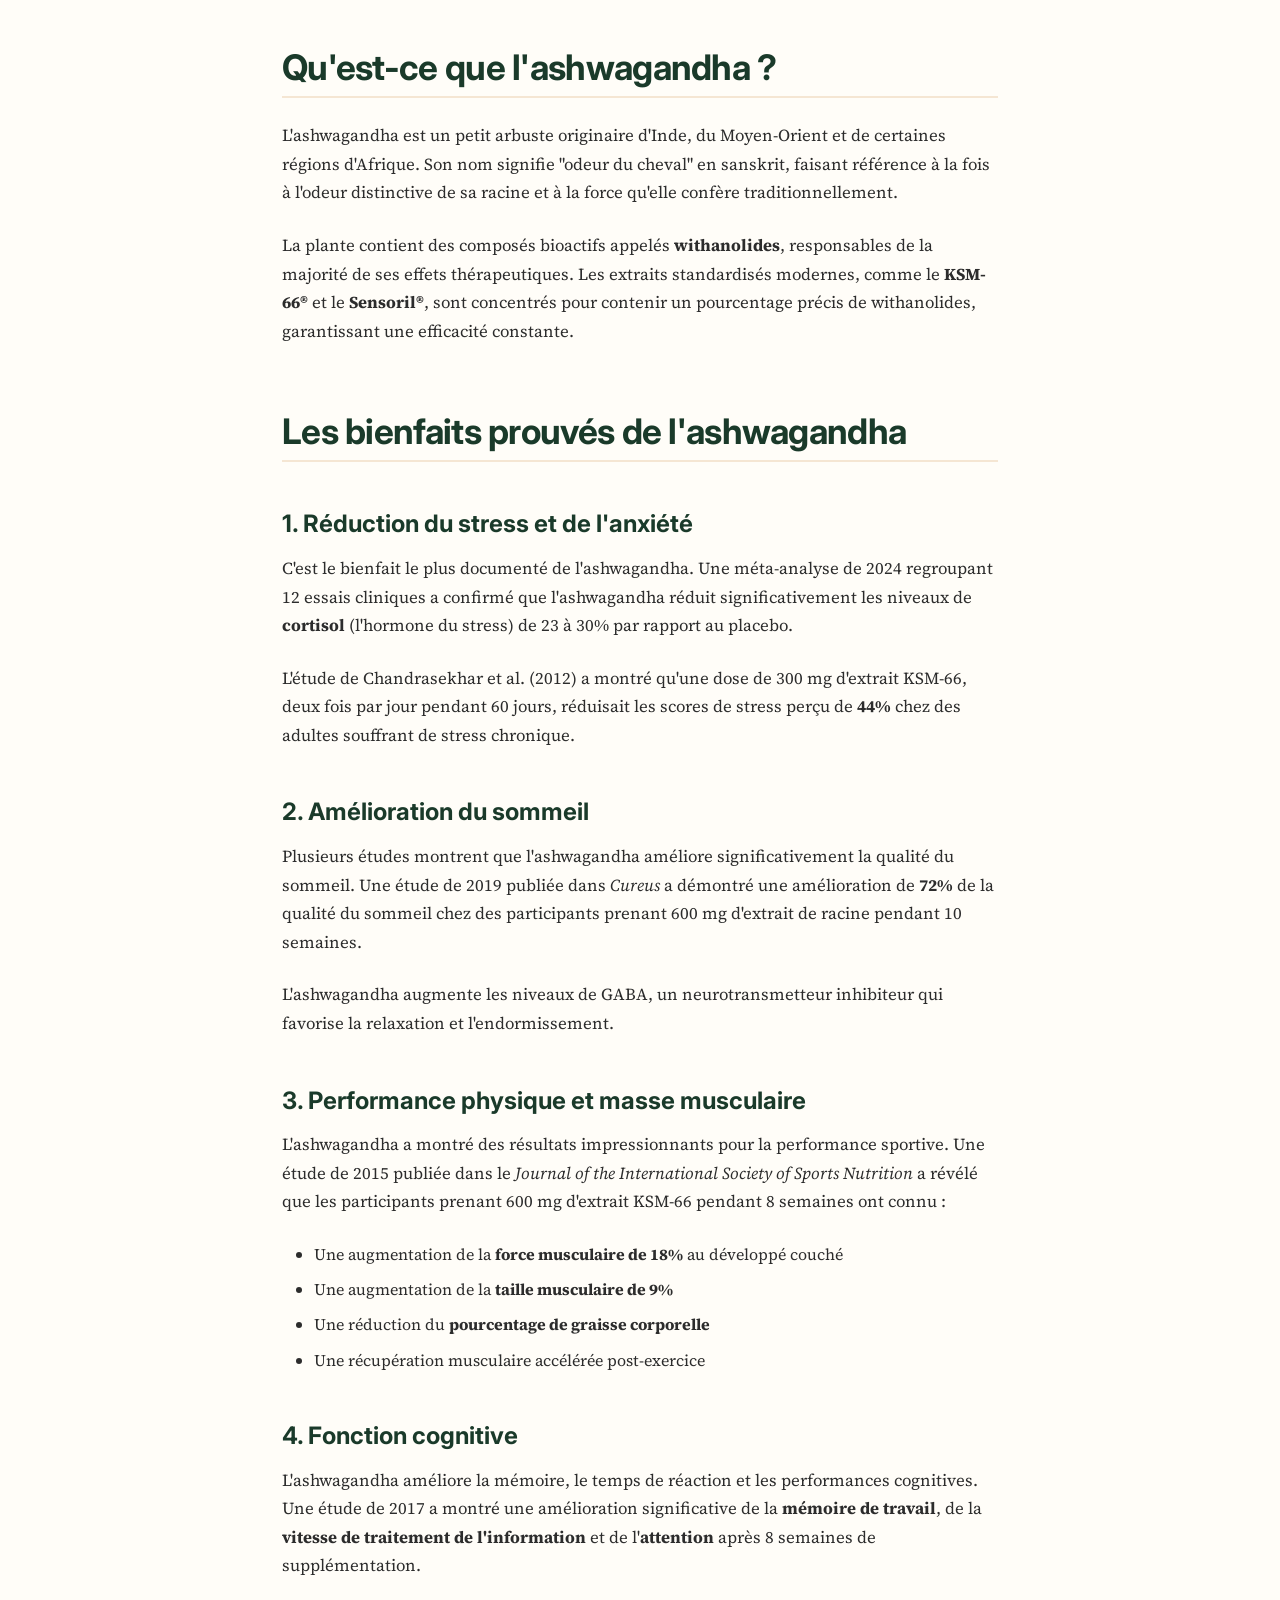
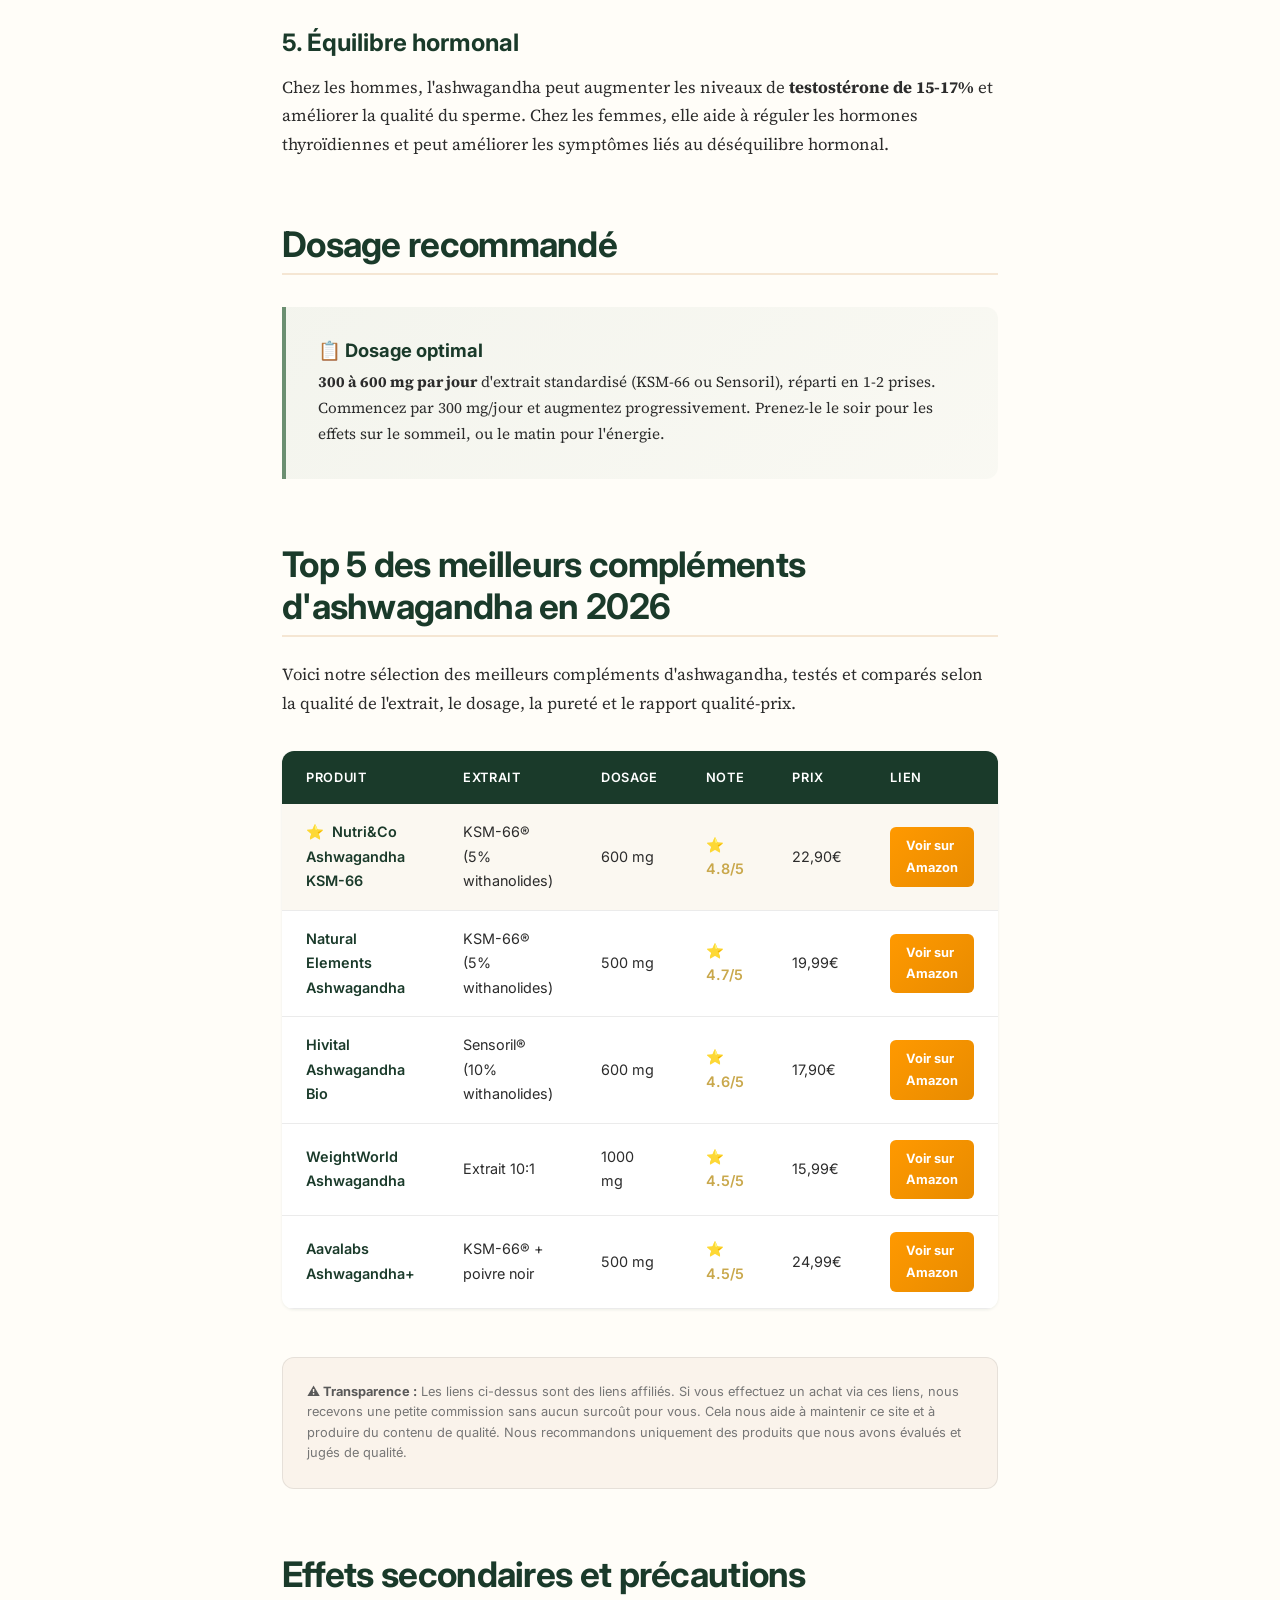
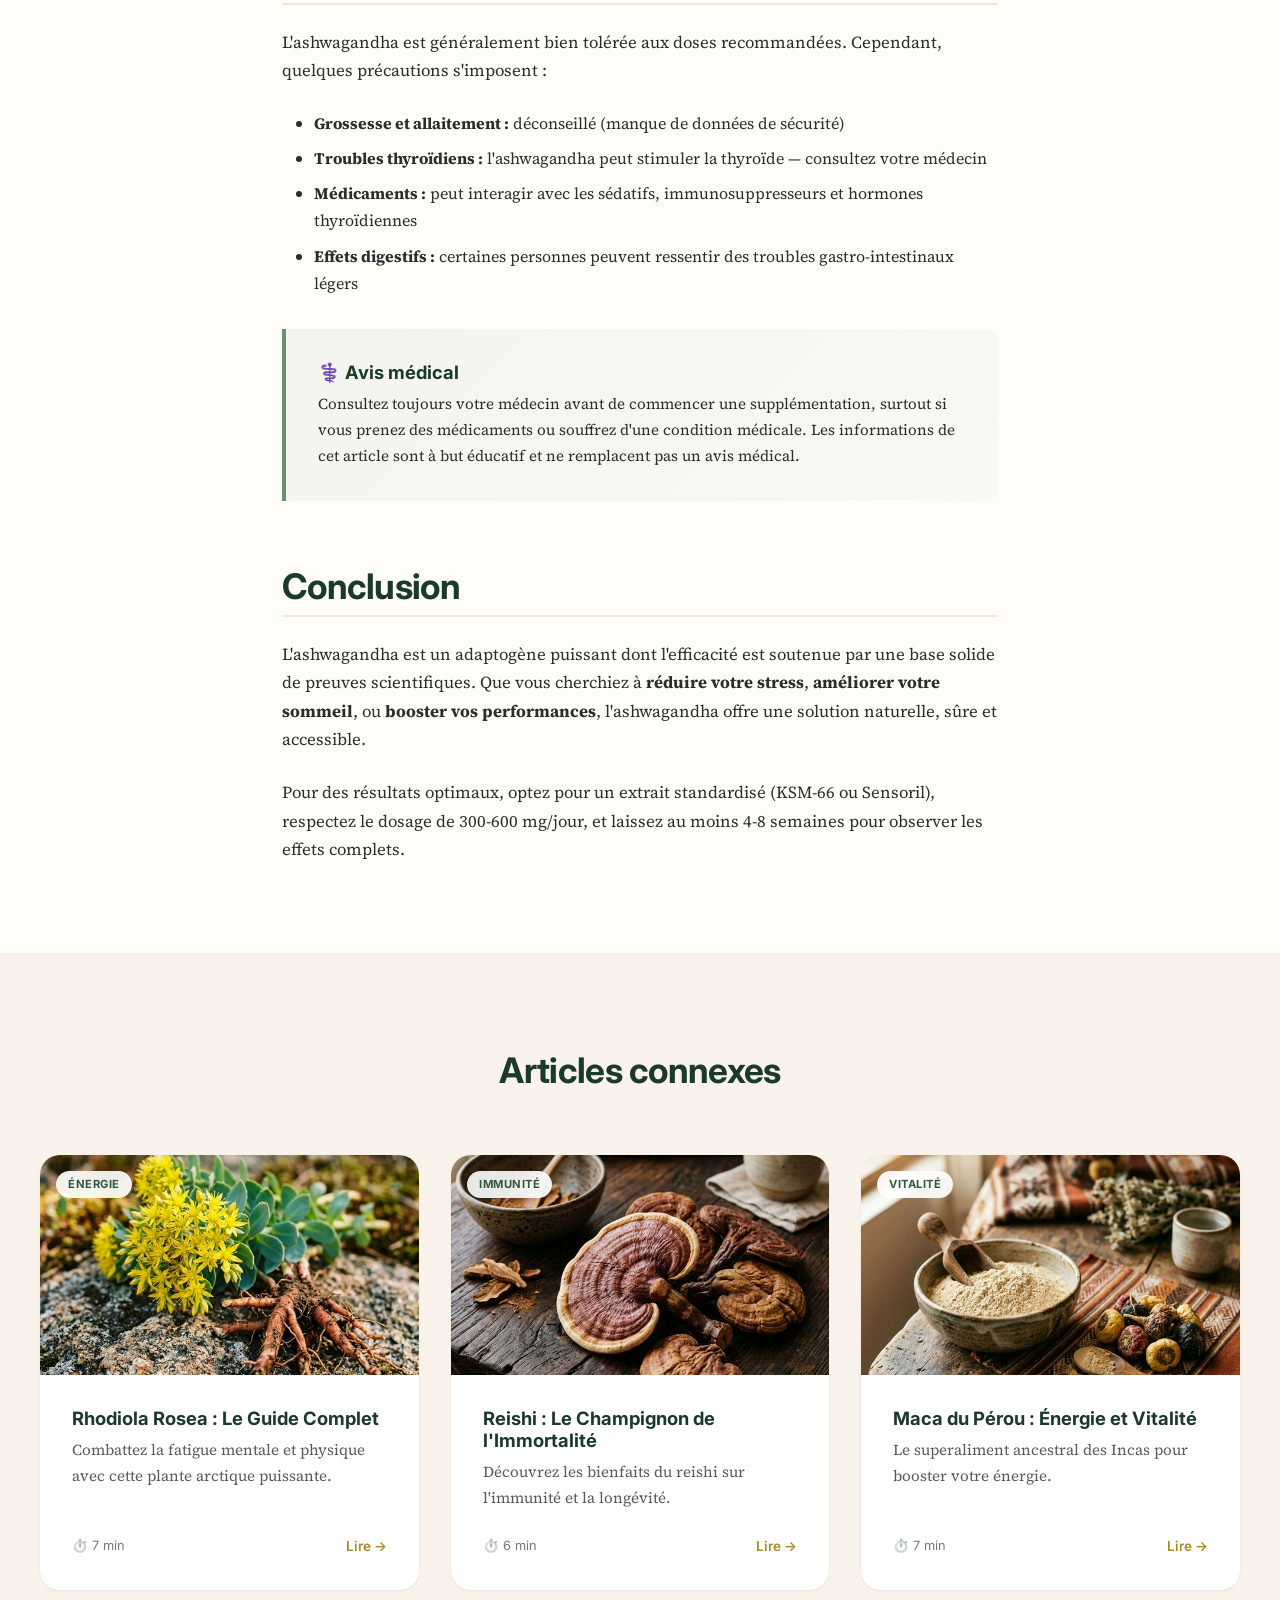
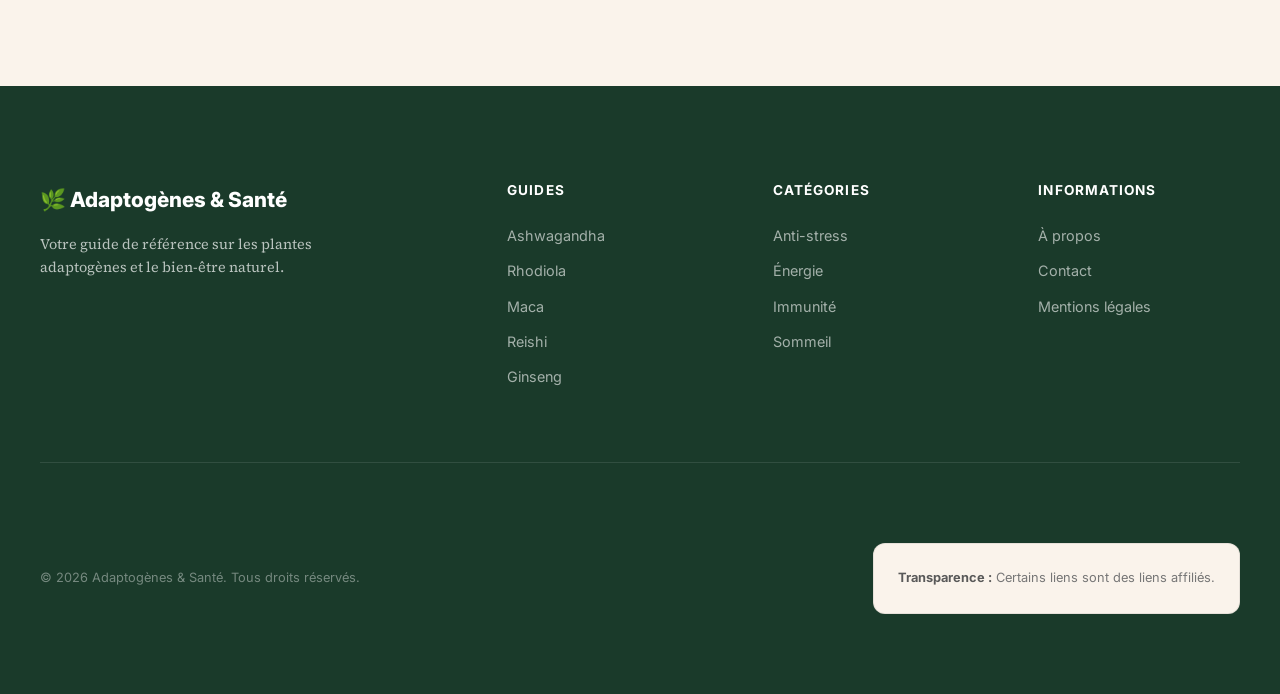
==== commit 6820b7fd: "Changement bar nav" ====
--- a/articles/ashwagandha.html
+++ b/articles/ashwagandha.html
@@ -44,9 +44,6 @@
             <ul class="nav-links" id="navLinks">
                 <li><a href="../index.html#adaptogens">Les Adaptogènes</a></li>
                 <li><a href="../index.html#articles">Nos Guides</a></li>
-                <li><a href="ashwagandha.html">Ashwagandha</a></li>
-                <li><a href="rhodiola.html">Rhodiola</a></li>
-                <li><a href="maca.html">Maca</a></li>
             </ul>
             <button class="nav-toggle" id="navToggle" aria-label="Menu"><span></span><span></span><span></span></button>
         </div>
